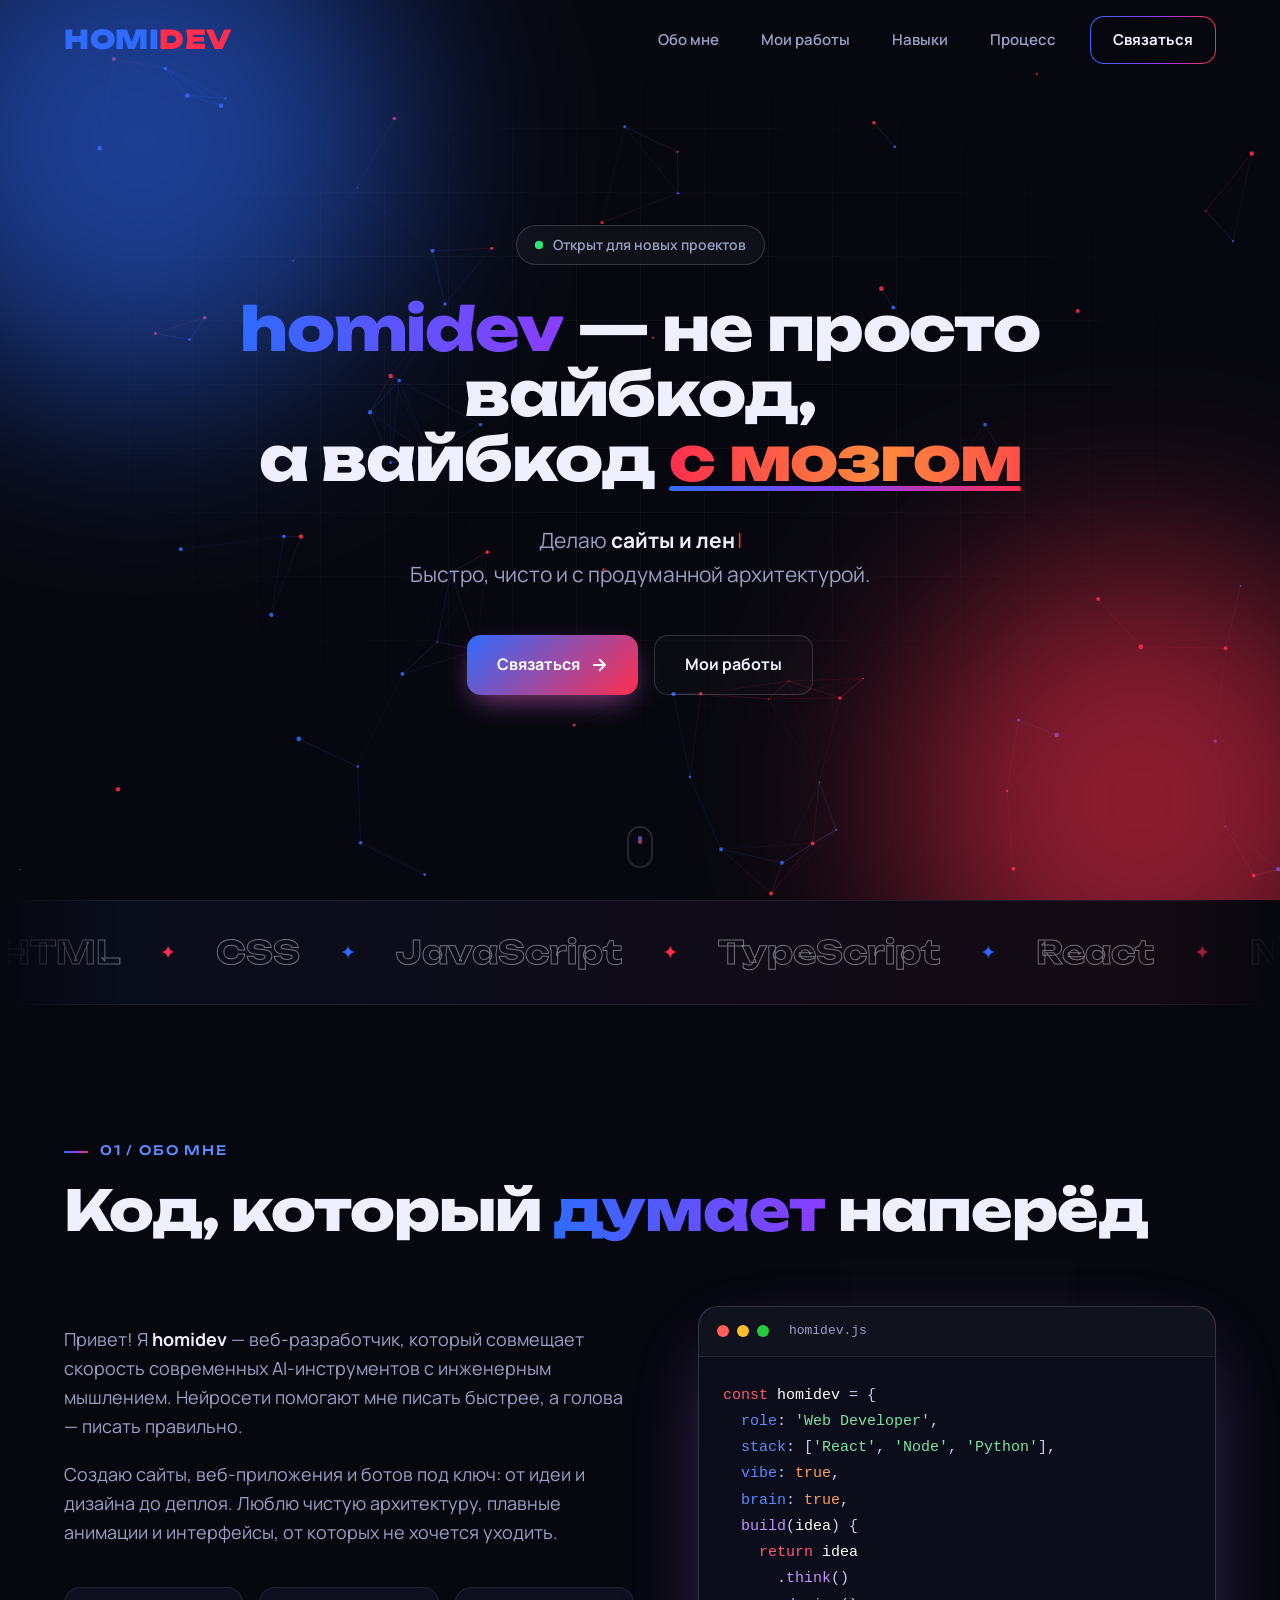
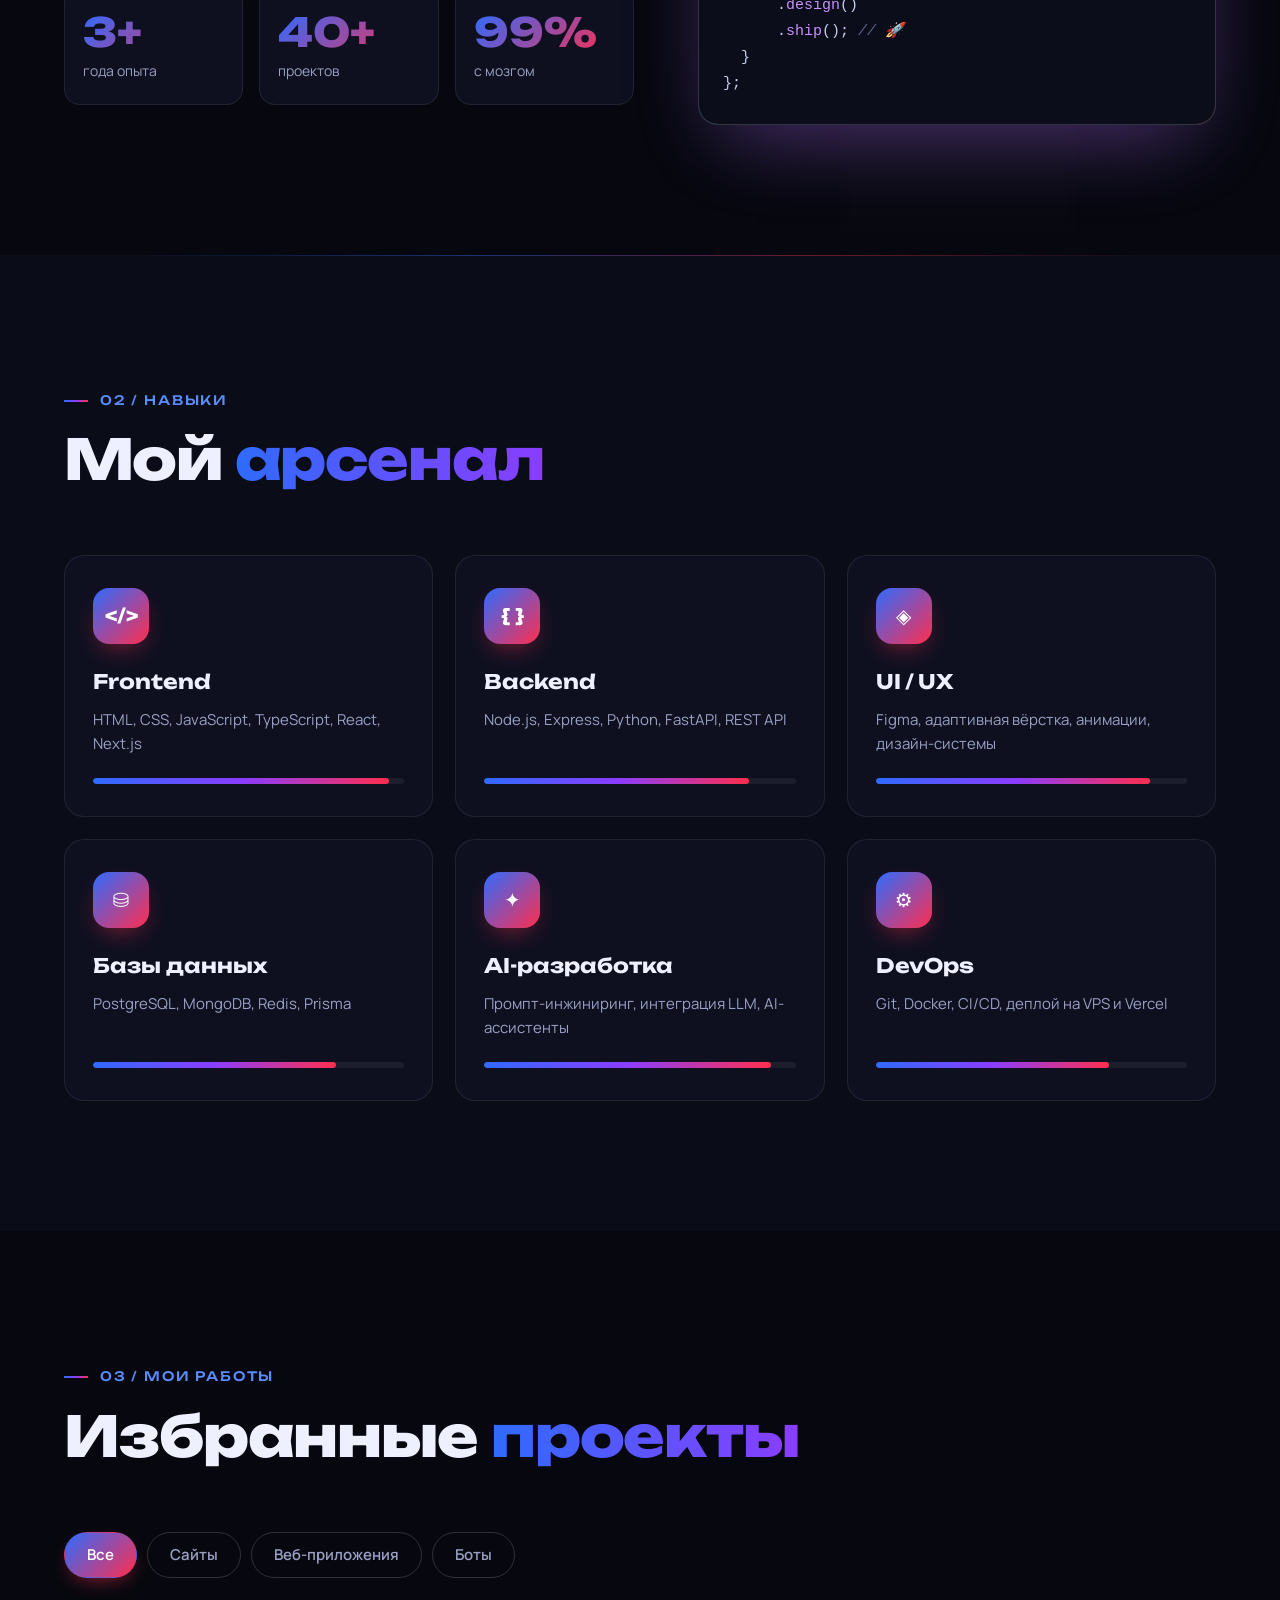
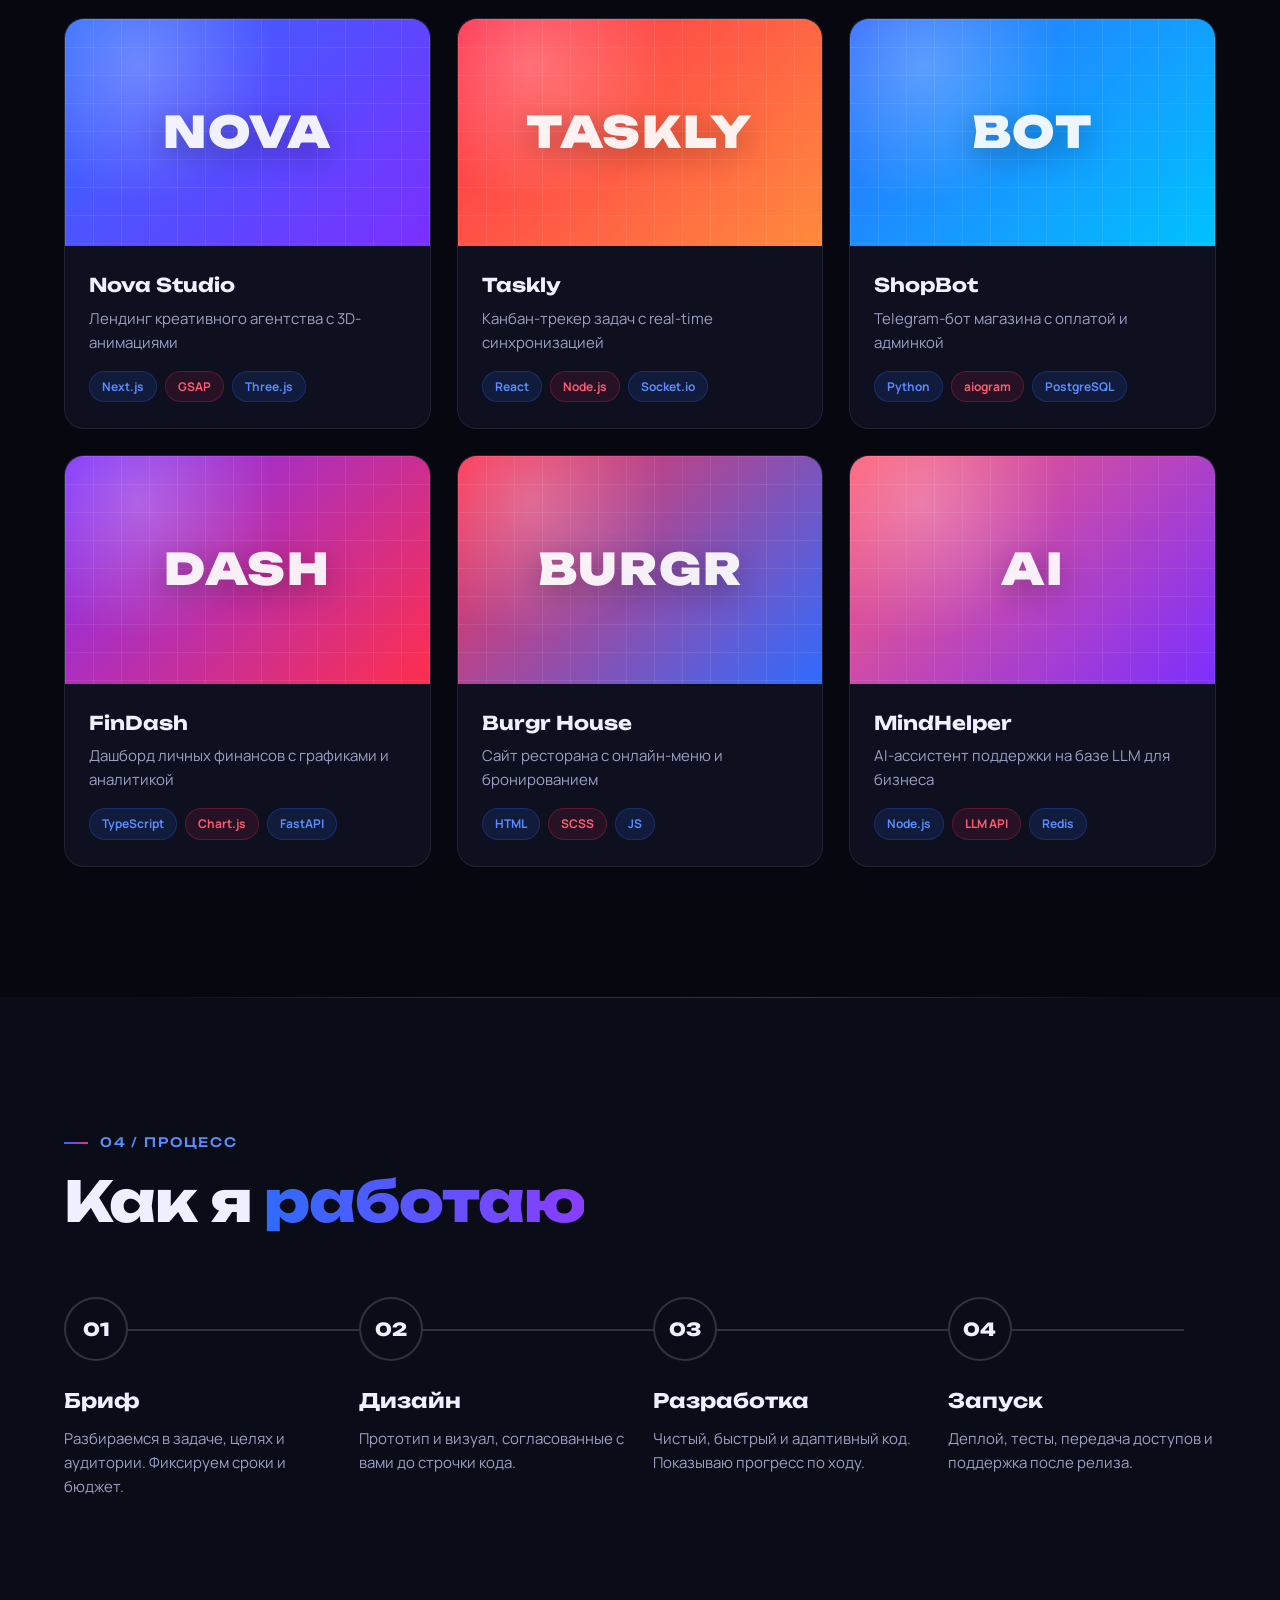
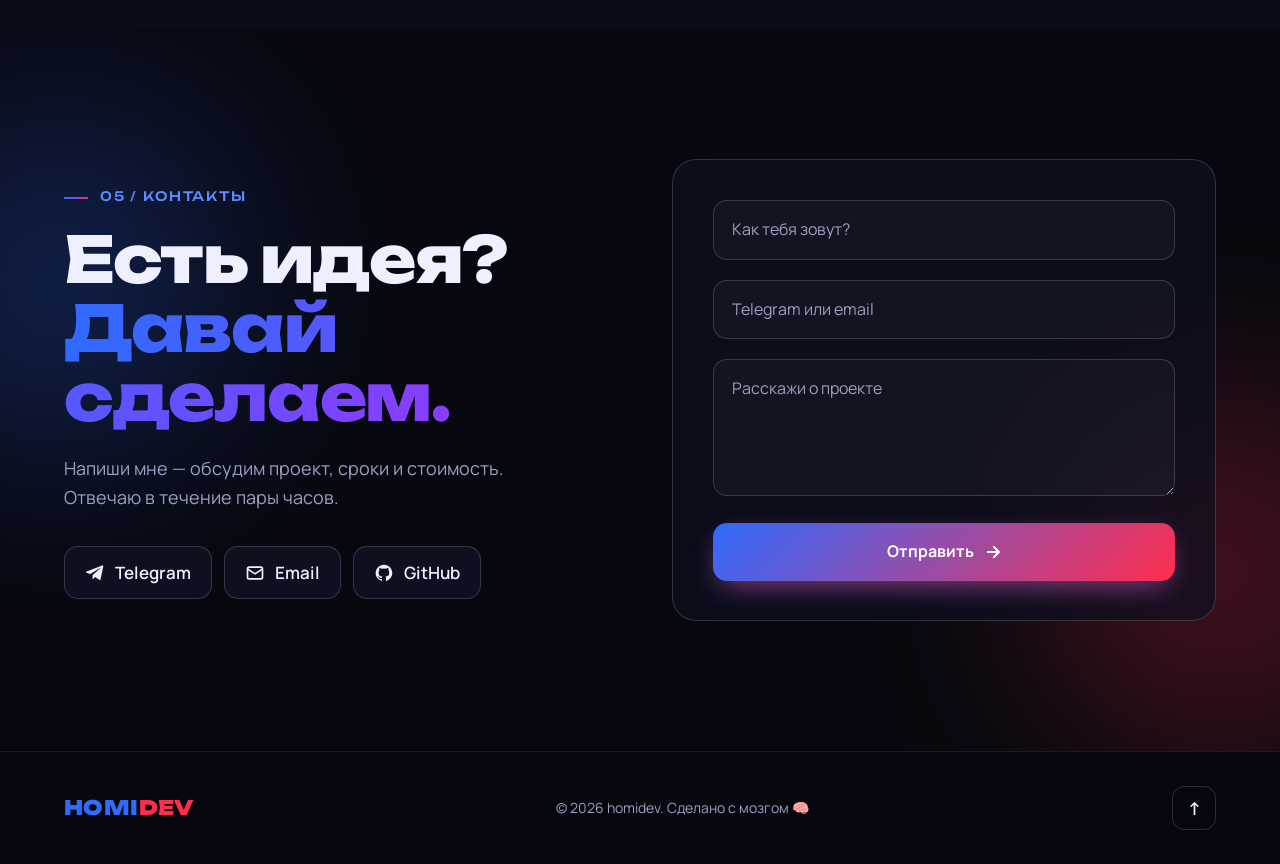
==== index.html @ f4e36fb8 "Add files via upload" ====
<!DOCTYPE html>
<html lang="ru">
<head>
  <meta charset="UTF-8">
  <meta name="viewport" content="width=device-width, initial-scale=1.0">
  <title>HOMIDEV — веб-разработчик</title>
  <meta name="description" content="HOMIDEV — не просто вайбкод, а вайбкод с мозгом. Портфолио веб-разработчика.">
  <link rel="icon" type="image/svg+xml" href="assets/favicon.svg">
  <link rel="preconnect" href="https://fonts.googleapis.com">
  <link rel="preconnect" href="https://fonts.gstatic.com" crossorigin>
  <link href="https://fonts.googleapis.com/css2?family=Manrope:wght@400;500;600;700;800&family=Unbounded:wght@500;700;800;900&display=swap" rel="stylesheet">
  <link rel="stylesheet" href="css/style.css">
</head>
<body>

  <!-- Прогресс скролла -->
  <div class="scroll-progress" id="scrollProgress"></div>

  <!-- Кастомный курсор -->
  <div class="cursor-dot" id="cursorDot"></div>
  <div class="cursor-ring" id="cursorRing"></div>

  <!-- ============ HEADER ============ -->
  <header class="header" id="header">
    <div class="container header__inner">
      <a href="#home" class="logo" aria-label="HOMIDEV — на главную">
        <span class="logo__homi">HOMI</span><span class="logo__dev">DEV</span>
      </a>

      <nav class="nav" id="nav">
        <a href="#about" class="nav__link">Обо мне</a>
        <a href="#works" class="nav__link">Мои работы</a>
        <a href="#skills" class="nav__link">Навыки</a>
        <a href="#process" class="nav__link">Процесс</a>
        <a href="#contact" class="btn btn--outline nav__cta">Связаться</a>
      </nav>

      <button class="burger" id="burger" aria-label="Открыть меню" aria-expanded="false">
        <span></span><span></span><span></span>
      </button>
    </div>
  </header>

  <main>
    <!-- ============ HERO ============ -->
    <section class="hero" id="home">
      <canvas class="hero__canvas" id="particles"></canvas>
      <div class="blob blob--blue"></div>
      <div class="blob blob--red"></div>
      <div class="hero__grid"></div>

      <div class="container hero__content">
        <div class="badge hero__anim" style="--d: 0.1s">
          <span class="badge__dot"></span>
          Открыт для новых проектов
        </div>

        <h1 class="hero__title">
          <span class="word" style="--d: 0.25s"><span class="grad-text">homidev</span></span>
          <span class="word" style="--d: 0.35s">—</span>
          <span class="word" style="--d: 0.45s">не</span>
          <span class="word" style="--d: 0.55s">просто</span>
          <span class="word" style="--d: 0.65s">вайбкод,</span>
          <br class="hero__br">
          <span class="word" style="--d: 0.8s">а</span>
          <span class="word" style="--d: 0.9s">вайбкод</span>
          <span class="word" style="--d: 1.05s"><span class="brain-text">с&nbsp;мозгом</span></span>
        </h1>

        <p class="hero__subtitle hero__anim" style="--d: 1.3s">
          Делаю <span class="typed" id="typed"></span><span class="caret">|</span><br>
          Быстро, чисто и с продуманной архитектурой.
        </p>

        <div class="hero__actions hero__anim" style="--d: 1.5s">
          <a href="#contact" class="btn btn--primary magnetic">
            <span>Связаться</span>
            <svg width="18" height="18" viewBox="0 0 24 24" fill="none" stroke="currentColor" stroke-width="2.5" stroke-linecap="round" stroke-linejoin="round"><path d="M5 12h14M13 5l7 7-7 7"/></svg>
          </a>
          <a href="#works" class="btn btn--ghost magnetic"><span>Мои работы</span></a>
        </div>
      </div>

      <a href="#about" class="scroll-hint" aria-label="Листать вниз">
        <span class="scroll-hint__mouse"><span class="scroll-hint__wheel"></span></span>
      </a>
    </section>

    <!-- ============ MARQUEE ============ -->
    <div class="marquee" aria-hidden="true">
      <div class="marquee__track">
        <span>HTML</span><i>✦</i><span>CSS</span><i>✦</i><span>JavaScript</span><i>✦</i><span>TypeScript</span><i>✦</i><span>React</span><i>✦</i><span>Next.js</span><i>✦</i><span>Node.js</span><i>✦</i><span>Python</span><i>✦</i><span>PostgreSQL</span><i>✦</i><span>Docker</span><i>✦</i><span>Figma</span><i>✦</i>
        <span>HTML</span><i>✦</i><span>CSS</span><i>✦</i><span>JavaScript</span><i>✦</i><span>TypeScript</span><i>✦</i><span>React</span><i>✦</i><span>Next.js</span><i>✦</i><span>Node.js</span><i>✦</i><span>Python</span><i>✦</i><span>PostgreSQL</span><i>✦</i><span>Docker</span><i>✦</i><span>Figma</span><i>✦</i>
      </div>
    </div>

    <!-- ============ ABOUT ============ -->
    <section class="section" id="about">
      <div class="container">
        <div class="section__head reveal">
          <span class="section__tag">01 / Обо мне</span>
          <h2 class="section__title">Код, который <span class="grad-text">думает</span> наперёд</h2>
        </div>

        <div class="about">
          <div class="about__text reveal">
            <!-- ЗАМЕНИ: текст о себе -->
            <p>Привет! Я <strong>homidev</strong> — веб-разработчик, который совмещает скорость современных AI-инструментов с инженерным мышлением. Нейросети помогают мне писать быстрее, а голова — писать правильно.</p>
            <p>Создаю сайты, веб-приложения и ботов под ключ: от идеи и дизайна до деплоя. Люблю чистую архитектуру, плавные анимации и интерфейсы, от которых не хочется уходить.</p>

            <div class="stats">
              <!-- ЗАМЕНИ: свои цифры -->
              <div class="stat">
                <div class="stat__num"><span class="counter" data-target="3">0</span>+</div>
                <div class="stat__label">года опыта</div>
              </div>
              <div class="stat">
                <div class="stat__num"><span class="counter" data-target="40">0</span>+</div>
                <div class="stat__label">проектов</div>
              </div>
              <div class="stat">
                <div class="stat__num"><span class="counter" data-target="100">0</span>%</div>
                <div class="stat__label">с мозгом</div>
              </div>
            </div>
          </div>

          <div class="code-card reveal tilt">
            <div class="code-card__bar">
              <span class="dot dot--r"></span><span class="dot dot--y"></span><span class="dot dot--g"></span>
              <span class="code-card__file">homidev.js</span>
            </div>
<pre class="code-card__body"><code><span class="c-k">const</span> <span class="c-v">homidev</span> = {
  <span class="c-p">role</span>: <span class="c-s">'Web Developer'</span>,
  <span class="c-p">stack</span>: [<span class="c-s">'React'</span>, <span class="c-s">'Node'</span>, <span class="c-s">'Python'</span>],
  <span class="c-p">vibe</span>: <span class="c-b">true</span>,
  <span class="c-p">brain</span>: <span class="c-b">true</span>,
  <span class="c-f">build</span>(<span class="c-v">idea</span>) {
    <span class="c-k">return</span> <span class="c-v">idea</span>
      .<span class="c-f">think</span>()
      .<span class="c-f">design</span>()
      .<span class="c-f">ship</span>(); <span class="c-c">// 🚀</span>
  }
};</code></pre>
          </div>
        </div>
      </div>
    </section>

    <!-- ============ SKILLS ============ -->
    <section class="section section--alt" id="skills">
      <div class="container">
        <div class="section__head reveal">
          <span class="section__tag">02 / Навыки</span>
          <h2 class="section__title">Мой <span class="grad-text">арсенал</span></h2>
        </div>

        <div class="skills">
          <div class="skill reveal tilt" style="--d: 0s">
            <div class="skill__icon">&lt;/&gt;</div>
            <h3>Frontend</h3>
            <p>HTML, CSS, JavaScript, TypeScript, React, Next.js</p>
            <div class="skill__bar"><span style="--w: 95%"></span></div>
          </div>
          <div class="skill reveal tilt" style="--d: 0.1s">
            <div class="skill__icon">{ }</div>
            <h3>Backend</h3>
            <p>Node.js, Express, Python, FastAPI, REST API</p>
            <div class="skill__bar"><span style="--w: 85%"></span></div>
          </div>
          <div class="skill reveal tilt" style="--d: 0.2s">
            <div class="skill__icon">◈</div>
            <h3>UI / UX</h3>
            <p>Figma, адаптивная вёрстка, анимации, дизайн-системы</p>
            <div class="skill__bar"><span style="--w: 88%"></span></div>
          </div>
          <div class="skill reveal tilt" style="--d: 0.3s">
            <div class="skill__icon">⛁</div>
            <h3>Базы данных</h3>
            <p>PostgreSQL, MongoDB, Redis, Prisma</p>
            <div class="skill__bar"><span style="--w: 78%"></span></div>
          </div>
          <div class="skill reveal tilt" style="--d: 0.4s">
            <div class="skill__icon">✦</div>
            <h3>AI-разработка</h3>
            <p>Промпт-инжиниринг, интеграция LLM, AI-ассистенты</p>
            <div class="skill__bar"><span style="--w: 92%"></span></div>
          </div>
          <div class="skill reveal tilt" style="--d: 0.5s">
            <div class="skill__icon">⚙</div>
            <h3>DevOps</h3>
            <p>Git, Docker, CI/CD, деплой на VPS и Vercel</p>
            <div class="skill__bar"><span style="--w: 75%"></span></div>
          </div>
        </div>
      </div>
    </section>

    <!-- ============ WORKS ============ -->
    <section class="section" id="works">
      <div class="container">
        <div class="section__head reveal">
          <span class="section__tag">03 / Мои работы</span>
          <h2 class="section__title">Избранные <span class="grad-text">проекты</span></h2>
        </div>

        <div class="filters reveal">
          <button class="filter active" data-filter="all">Все</button>
          <button class="filter" data-filter="web">Сайты</button>
          <button class="filter" data-filter="app">Веб-приложения</button>
          <button class="filter" data-filter="bot">Боты</button>
        </div>

        <!-- ЗАМЕНИ: свои проекты, ссылки на демо и код -->
        <div class="works">
          <article class="work reveal tilt" data-cat="web">
            <div class="work__preview" style="--a: #2f6bff; --b: #7b2fff">
              <span class="work__glyph">NOVA</span>
              <div class="work__overlay">
                <a href="#" class="btn btn--small btn--primary">Демо</a>
                <a href="#" class="btn btn--small btn--ghost">Код</a>
              </div>
            </div>
            <div class="work__info">
              <h3>Nova Studio</h3>
              <p>Лендинг креативного агентства с 3D-анимациями</p>
              <div class="tags"><span>Next.js</span><span>GSAP</span><span>Three.js</span></div>
            </div>
          </article>

          <article class="work reveal tilt" data-cat="app">
            <div class="work__preview" style="--a: #ff2e4d; --b: #ff8a3d">
              <span class="work__glyph">TASKLY</span>
              <div class="work__overlay">
                <a href="#" class="btn btn--small btn--primary">Демо</a>
                <a href="#" class="btn btn--small btn--ghost">Код</a>
              </div>
            </div>
            <div class="work__info">
              <h3>Taskly</h3>
              <p>Канбан-трекер задач с real-time синхронизацией</p>
              <div class="tags"><span>React</span><span>Node.js</span><span>Socket.io</span></div>
            </div>
          </article>

          <article class="work reveal tilt" data-cat="bot">
            <div class="work__preview" style="--a: #2f6bff; --b: #00c2ff">
              <span class="work__glyph">BOT</span>
              <div class="work__overlay">
                <a href="#" class="btn btn--small btn--primary">Демо</a>
                <a href="#" class="btn btn--small btn--ghost">Код</a>
              </div>
            </div>
            <div class="work__info">
              <h3>ShopBot</h3>
              <p>Telegram-бот магазина с оплатой и админкой</p>
              <div class="tags"><span>Python</span><span>aiogram</span><span>PostgreSQL</span></div>
            </div>
          </article>

          <article class="work reveal tilt" data-cat="app">
            <div class="work__preview" style="--a: #7b2fff; --b: #ff2e4d">
              <span class="work__glyph">DASH</span>
              <div class="work__overlay">
                <a href="#" class="btn btn--small btn--primary">Демо</a>
                <a href="#" class="btn btn--small btn--ghost">Код</a>
              </div>
            </div>
            <div class="work__info">
              <h3>FinDash</h3>
              <p>Дашборд личных финансов с графиками и аналитикой</p>
              <div class="tags"><span>TypeScript</span><span>Chart.js</span><span>FastAPI</span></div>
            </div>
          </article>

          <article class="work reveal tilt" data-cat="web">
            <div class="work__preview" style="--a: #ff2e4d; --b: #2f6bff">
              <span class="work__glyph">BURGR</span>
              <div class="work__overlay">
                <a href="#" class="btn btn--small btn--primary">Демо</a>
                <a href="#" class="btn btn--small btn--ghost">Код</a>
              </div>
            </div>
            <div class="work__info">
              <h3>Burgr House</h3>
              <p>Сайт ресторана с онлайн-меню и бронированием</p>
              <div class="tags"><span>HTML</span><span>SCSS</span><span>JS</span></div>
            </div>
          </article>

          <article class="work reveal tilt" data-cat="bot">
            <div class="work__preview" style="--a: #ff5c73; --b: #7b2fff">
              <span class="work__glyph">AI</span>
              <div class="work__overlay">
                <a href="#" class="btn btn--small btn--primary">Демо</a>
                <a href="#" class="btn btn--small btn--ghost">Код</a>
              </div>
            </div>
            <div class="work__info">
              <h3>MindHelper</h3>
              <p>AI-ассистент поддержки на базе LLM для бизнеса</p>
              <div class="tags"><span>Node.js</span><span>LLM API</span><span>Redis</span></div>
            </div>
          </article>
        </div>
      </div>
    </section>

    <!-- ============ PROCESS ============ -->
    <section class="section section--alt" id="process">
      <div class="container">
        <div class="section__head reveal">
          <span class="section__tag">04 / Процесс</span>
          <h2 class="section__title">Как я <span class="grad-text">работаю</span></h2>
        </div>

        <div class="timeline" id="timeline">
          <div class="timeline__line"><span id="timelineFill"></span></div>
          <div class="step reveal">
            <div class="step__num">01</div>
            <h3>Бриф</h3>
            <p>Разбираемся в задаче, целях и аудитории. Фиксируем сроки и бюджет.</p>
          </div>
          <div class="step reveal">
            <div class="step__num">02</div>
            <h3>Дизайн</h3>
            <p>Прототип и визуал, согласованные с вами до строчки кода.</p>
          </div>
          <div class="step reveal">
            <div class="step__num">03</div>
            <h3>Разработка</h3>
            <p>Чистый, быстрый и адаптивный код. Показываю прогресс по ходу.</p>
          </div>
          <div class="step reveal">
            <div class="step__num">04</div>
            <h3>Запуск</h3>
            <p>Деплой, тесты, передача доступов и поддержка после релиза.</p>
          </div>
        </div>
      </div>
    </section>

    <!-- ============ CONTACT ============ -->
    <section class="section contact" id="contact">
      <div class="blob blob--blue blob--small"></div>
      <div class="blob blob--red blob--small"></div>
      <div class="container">
        <div class="contact__grid">
          <div class="reveal">
            <span class="section__tag">05 / Контакты</span>
            <h2 class="contact__title">Есть идея?<br><span class="grad-text">Давай сделаем.</span></h2>
            <p class="contact__text">Напиши мне — обсудим проект, сроки и стоимость. Отвечаю в течение пары часов.</p>

            <!-- ЗАМЕНИ: свои ссылки -->
            <div class="socials">
              <a href="https://t.me/homidev" target="_blank" rel="noopener" class="social">
                <svg viewBox="0 0 24 24" width="20" height="20" fill="currentColor"><path d="M21.9 4.3 18.7 19.4c-.2 1-.9 1.3-1.7.8l-4.8-3.5-2.3 2.2c-.3.3-.5.5-1 .5l.3-4.9 8.9-8c.4-.3-.1-.5-.6-.2L6.5 13.2l-4.7-1.5c-1-.3-1-1 .2-1.5L20.5 3c.9-.3 1.6.2 1.4 1.3Z"/></svg>
                Telegram
              </a>
              <a href="mailto:hello@homidev.ru" class="social">
                <svg viewBox="0 0 24 24" width="20" height="20" fill="none" stroke="currentColor" stroke-width="2"><rect x="3" y="5" width="18" height="14" rx="2"/><path d="m3 7 9 6 9-6"/></svg>
                Email
              </a>
              <a href="https://github.com/homidev" target="_blank" rel="noopener" class="social">
                <svg viewBox="0 0 24 24" width="20" height="20" fill="currentColor"><path d="M12 2a10 10 0 0 0-3.2 19.5c.5.1.7-.2.7-.5v-1.7c-2.8.6-3.4-1.3-3.4-1.3-.4-1.2-1.1-1.5-1.1-1.5-.9-.6.1-.6.1-.6 1 .1 1.5 1 1.5 1 .9 1.5 2.3 1.1 2.9.8.1-.6.3-1.1.6-1.3-2.2-.3-4.6-1.1-4.6-5 0-1.1.4-2 1-2.7-.1-.3-.4-1.3.1-2.7 0 0 .8-.3 2.8 1a9.6 9.6 0 0 1 5 0c1.9-1.3 2.8-1 2.8-1 .5 1.4.2 2.4.1 2.7.6.7 1 1.6 1 2.7 0 3.9-2.3 4.7-4.6 5 .4.3.7.9.7 1.9V21c0 .3.2.6.7.5A10 10 0 0 0 12 2Z"/></svg>
                GitHub
              </a>
            </div>
          </div>

          <form class="form reveal" id="contactForm">
            <div class="field">
              <input type="text" id="name" name="name" placeholder=" " required>
              <label for="name">Как тебя зовут?</label>
            </div>
            <div class="field">
              <input type="text" id="contactInfo" name="contact" placeholder=" " required>
              <label for="contactInfo">Telegram или email</label>
            </div>
            <div class="field">
              <textarea id="message" name="message" rows="4" placeholder=" " required></textarea>
              <label for="message">Расскажи о проекте</label>
            </div>
            <button type="submit" class="btn btn--primary btn--full magnetic">
              <span>Отправить</span>
              <svg width="18" height="18" viewBox="0 0 24 24" fill="none" stroke="currentColor" stroke-width="2.5" stroke-linecap="round" stroke-linejoin="round"><path d="M5 12h14M13 5l7 7-7 7"/></svg>
            </button>
          </form>
        </div>
      </div>
    </section>
  </main>

  <!-- ============ FOOTER ============ -->
  <footer class="footer">
    <div class="container footer__inner">
      <a href="#home" class="logo logo--small"><span class="logo__homi">HOMI</span><span class="logo__dev">DEV</span></a>
      <p>© 2026 homidev. Сделано с мозгом 🧠</p>
      <a href="#home" class="to-top" aria-label="Наверх">↑</a>
    </div>
  </footer>

  <script src="js/main.js"></script>
</body>
</html>
---- css/style.css ----
/* =========================================================
   HOMIDEV — портфолио
   ========================================================= */

:root {
  --bg: #07080f;
  --bg-alt: #0a0c17;
  --card: #0e1020;
  --card-hover: #13162b;
  --border: rgba(255, 255, 255, 0.08);
  --border-strong: rgba(255, 255, 255, 0.16);

  --text: #eef0ff;
  --muted: #9aa0c3;

  --blue: #2f6bff;
  --blue-light: #5b8cff;
  --red: #ff2e4d;
  --red-light: #ff5c73;

  --grad: linear-gradient(90deg, var(--blue) 0%, #8a3dff 50%, var(--red) 100%);
  --grad-diag: linear-gradient(135deg, var(--blue) 0%, var(--red) 100%);

  --font-head: 'Unbounded', system-ui, sans-serif;
  --font-body: 'Manrope', system-ui, sans-serif;

  --radius: 20px;
  --ease: cubic-bezier(0.22, 1, 0.36, 1);
  --header-h: 80px;
}

*, *::before, *::after { box-sizing: border-box; margin: 0; padding: 0; }

html { scroll-behavior: smooth; scroll-padding-top: var(--header-h); }

body {
  background: var(--bg);
  color: var(--text);
  font-family: var(--font-body);
  font-size: 17px;
  line-height: 1.6;
  overflow-x: hidden;
  -webkit-font-smoothing: antialiased;
}

a { color: inherit; text-decoration: none; }
button { font: inherit; color: inherit; background: none; border: none; cursor: pointer; }
img, svg { display: block; }

::selection { background: var(--red); color: #fff; }

::-webkit-scrollbar { width: 10px; }
::-webkit-scrollbar-track { background: var(--bg); }
::-webkit-scrollbar-thumb { background: linear-gradient(var(--blue), var(--red)); border-radius: 10px; border: 2px solid var(--bg); }

.container { width: 100%; max-width: 1200px; margin: 0 auto; padding: 0 24px; }

.grad-text {
  background: var(--grad);
  background-size: 200% auto;
  -webkit-background-clip: text;
  background-clip: text;
  color: transparent;
  animation: gradShift 6s linear infinite;
}

@keyframes gradShift {
  0% { background-position: 0% center; }
  100% { background-position: 200% center; }
}

/* ---------- Scroll progress ---------- */
.scroll-progress {
  position: fixed; top: 0; left: 0; height: 3px; width: 100%;
  background: var(--grad);
  transform-origin: left; transform: scaleX(0);
  z-index: 1001;
  box-shadow: 0 0 12px rgba(255, 46, 77, 0.6);
}

/* ---------- Cursor ---------- */
.cursor-dot, .cursor-ring {
  position: fixed; top: 0; left: 0; pointer-events: none; z-index: 2000;
  border-radius: 50%; transform: translate(-50%, -50%);
  opacity: 0; transition: opacity 0.3s;
}
.cursor-dot { width: 6px; height: 6px; background: var(--red); }
.cursor-ring {
  width: 36px; height: 36px; border: 1.5px solid var(--blue-light);
  transition: width 0.3s var(--ease), height 0.3s var(--ease), border-color 0.3s, background 0.3s, opacity 0.3s;
}
.cursor-ring.hover {
  width: 64px; height: 64px; border-color: var(--red);
  background: rgba(255, 46, 77, 0.08);
}
body.has-cursor .cursor-dot, body.has-cursor .cursor-ring { opacity: 1; }

/* ---------- Header ---------- */
.header {
  position: fixed; top: 0; left: 0; right: 0; z-index: 1000;
  height: var(--header-h);
  transition: background 0.4s, backdrop-filter 0.4s, border-color 0.4s, height 0.4s;
  border-bottom: 1px solid transparent;
  animation: headerIn 1s var(--ease) backwards;
}
@keyframes headerIn { from { transform: translateY(-100%); opacity: 0; } }

.header.scrolled {
  height: 68px;
  background: rgba(7, 8, 15, 0.72);
  backdrop-filter: blur(16px) saturate(160%);
  -webkit-backdrop-filter: blur(16px) saturate(160%);
  border-color: var(--border);
}
.header__inner { height: 100%; display: flex; align-items: center; justify-content: space-between; }

.logo {
  font-family: var(--font-head); font-weight: 900; font-size: 26px;
  letter-spacing: 0.02em; position: relative; display: inline-flex;
}
.logo__homi { color: var(--blue); transition: text-shadow 0.3s; }
.logo__dev { color: var(--red); transition: text-shadow 0.3s; }
.logo:hover .logo__homi { animation: glitchL 0.5s steps(2) 1; text-shadow: 0 0 18px rgba(47, 107, 255, 0.8); }
.logo:hover .logo__dev { animation: glitchR 0.5s steps(2) 1; text-shadow: 0 0 18px rgba(255, 46, 77, 0.8); }
.logo--small { font-size: 20px; }

@keyframes glitchL {
  0% { transform: translate(0); }
  25% { transform: translate(-3px, 1px); text-shadow: 3px 0 var(--red); }
  50% { transform: translate(2px, -1px); }
  75% { transform: translate(-1px, 0); text-shadow: -2px 0 var(--red); }
  100% { transform: translate(0); }
}
@keyframes glitchR {
  0% { transform: translate(0); }
  25% { transform: translate(3px, -1px); text-shadow: -3px 0 var(--blue); }
  50% { transform: translate(-2px, 1px); }
  75% { transform: translate(1px, 0); text-shadow: 2px 0 var(--blue); }
  100% { transform: translate(0); }
}

.nav { display: flex; align-items: center; gap: 6px; }

.nav__link {
  position: relative; padding: 10px 18px; border-radius: 12px;
  font-weight: 600; font-size: 15px; color: var(--muted);
  overflow: hidden; isolation: isolate;
  transition: color 0.3s;
}
.nav__link::before {
  content: ''; position: absolute; inset: 0; z-index: -1;
  background: linear-gradient(135deg, rgba(47, 107, 255, 0.18), rgba(255, 46, 77, 0.18));
  border-radius: inherit;
  transform: translateY(101%);
  transition: transform 0.4s var(--ease);
}
.nav__link::after {
  content: ''; position: absolute; left: 50%; bottom: 5px;
  width: 0; height: 2px; border-radius: 2px;
  background: var(--grad);
  transform: translateX(-50%);
  transition: width 0.4s var(--ease);
}
.nav__link:hover, .nav__link.active { color: var(--text); }
.nav__link:hover::before { transform: translateY(0); }
.nav__link:hover::after, .nav__link.active::after { width: 40%; }

.nav__cta { margin-left: 10px; }

/* ---------- Buttons ---------- */
.btn {
  position: relative; display: inline-flex; align-items: center; justify-content: center; gap: 10px;
  padding: 16px 30px; border-radius: 14px;
  font-family: var(--font-body); font-weight: 700; font-size: 16px;
  transition: transform 0.3s var(--ease), box-shadow 0.4s, background 0.4s, color 0.3s;
  overflow: hidden; isolation: isolate; will-change: transform;
}
.btn > * { position: relative; z-index: 1; pointer-events: none; }

.btn--primary {
  background: var(--grad-diag); color: #fff;
  box-shadow: 0 10px 30px -10px rgba(255, 46, 77, 0.6), 0 10px 30px -10px rgba(47, 107, 255, 0.6);
}
.btn--primary::before {
  content: ''; position: absolute; inset: 0; z-index: 0;
  background: linear-gradient(135deg, var(--red) 0%, var(--blue) 100%);
  opacity: 0; transition: opacity 0.4s;
}
.btn--primary::after {
  content: ''; position: absolute; top: 0; left: -75%; width: 50%; height: 100%; z-index: 0;
  background: linear-gradient(120deg, transparent, rgba(255, 255, 255, 0.35), transparent);
  transform: skewX(-20deg);
}
.btn--primary:hover::before { opacity: 1; }
.btn--primary:hover::after { animation: shine 0.8s var(--ease); }
.btn--primary:hover {
  box-shadow: 0 16px 40px -8px rgba(255, 46, 77, 0.7), 0 16px 40px -8px rgba(47, 107, 255, 0.7);
}
.btn--primary:hover svg { transform: translateX(4px); }
.btn svg { transition: transform 0.3s var(--ease); }

@keyframes shine { to { left: 130%; } }

.btn--ghost {
  border: 1.5px solid var(--border-strong); color: var(--text);
  background: rgba(255, 255, 255, 0.02);
}
.btn--ghost::before {
  content: ''; position: absolute; inset: 0; z-index: 0;
  background: var(--grad-diag);
  transform: scaleX(0); transform-origin: right;
  transition: transform 0.5s var(--ease);
}
.btn--ghost:hover { border-color: transparent; }
.btn--ghost:hover::before { transform: scaleX(1); transform-origin: left; }

.btn--outline {
  padding: 11px 22px; font-size: 15px; color: var(--text);
  background:
    linear-gradient(var(--bg), var(--bg)) padding-box,
    var(--grad) border-box;
  border: 1.5px solid transparent;
}
.header.scrolled .btn--outline {
  background:
    linear-gradient(#0b0d18, #0b0d18) padding-box,
    var(--grad) border-box;
}
.btn--outline:hover {
  background: var(--grad-diag) padding-box, var(--grad) border-box;
  box-shadow: 0 8px 26px -6px rgba(255, 46, 77, 0.55);
}
.header.scrolled .btn--outline:hover { background: var(--grad-diag) padding-box, var(--grad) border-box; }

.btn--small { padding: 10px 20px; font-size: 14px; border-radius: 10px; }
.btn--full { width: 100%; }

/* ---------- Burger ---------- */
.burger { display: none; width: 44px; height: 44px; position: relative; z-index: 1002; }
.burger span {
  position: absolute; left: 10px; width: 24px; height: 2px; border-radius: 2px;
  background: var(--text); transition: transform 0.4s var(--ease), opacity 0.3s, top 0.4s var(--ease);
}
.burger span:nth-child(1) { top: 14px; background: var(--blue-light); }
.burger span:nth-child(2) { top: 21px; }
.burger span:nth-child(3) { top: 28px; background: var(--red-light); }
.burger.open span:nth-child(1) { top: 21px; transform: rotate(45deg); }
.burger.open span:nth-child(2) { opacity: 0; transform: translateX(-10px); }
.burger.open span:nth-child(3) { top: 21px; transform: rotate(-45deg); }

/* ---------- Hero ---------- */
.hero {
  position: relative; min-height: 100vh; min-height: 100svh;
  display: flex; align-items: center;
  padding: calc(var(--header-h) + 40px) 0 100px;
  overflow: hidden;
}
.hero__canvas { position: absolute; inset: 0; width: 100%; height: 100%; z-index: 0; }

.hero__grid {
  position: absolute; inset: 0; z-index: 0; pointer-events: none;
  background-image:
    linear-gradient(rgba(255, 255, 255, 0.035) 1px, transparent 1px),
    linear-gradient(90deg, rgba(255, 255, 255, 0.035) 1px, transparent 1px);
  background-size: 64px 64px;
  mask-image: radial-gradient(ellipse 70% 60% at 50% 45%, #000 20%, transparent 75%);
  -webkit-mask-image: radial-gradient(ellipse 70% 60% at 50% 45%, #000 20%, transparent 75%);
}

.blob {
  position: absolute; border-radius: 50%; filter: blur(100px);
  pointer-events: none; z-index: 0; opacity: 0.55;
}
.blob--blue {
  width: 520px; height: 520px; background: var(--blue);
  top: -120px; left: -120px; animation: blobA 18s ease-in-out infinite;
}
.blob--red {
  width: 480px; height: 480px; background: var(--red);
  bottom: -140px; right: -100px; animation: blobB 20s ease-in-out infinite;
}
.blob--small { width: 360px; height: 360px; opacity: 0.25; }

@keyframes blobA {
  0%, 100% { transform: translate(0, 0) scale(1); }
  33% { transform: translate(180px, 120px) scale(1.15); }
  66% { transform: translate(60px, 240px) scale(0.9); }
}
@keyframes blobB {
  0%, 100% { transform: translate(0, 0) scale(1); }
  33% { transform: translate(-200px, -100px) scale(1.1); }
  66% { transform: translate(-80px, -220px) scale(0.95); }
}

.hero__content { position: relative; z-index: 2; text-align: center; }

.badge {
  display: inline-flex; align-items: center; gap: 10px;
  padding: 8px 18px; border-radius: 100px;
  background: rgba(255, 255, 255, 0.04);
  border: 1px solid var(--border-strong);
  backdrop-filter: blur(8px);
  font-size: 14px; font-weight: 600; color: var(--muted);
  margin-bottom: 32px;
}
.badge__dot {
  width: 8px; height: 8px; border-radius: 50%; background: #2ee57a; position: relative;
}
.badge__dot::after {
  content: ''; position: absolute; inset: 0; border-radius: 50%;
  background: #2ee57a; animation: ping 1.8s cubic-bezier(0, 0, 0.2, 1) infinite;
}
@keyframes ping { 75%, 100% { transform: scale(2.8); opacity: 0; } }

.hero__title {
  font-family: var(--font-head); font-weight: 800;
  font-size: clamp(30px, 4.7vw, 68px);
  line-height: 1.08; letter-spacing: -0.02em;
  margin-bottom: 32px;
}
.hero__title .word {
  display: inline-block;
  opacity: 0; transform: translateY(60%) rotateX(-60deg);
  filter: blur(10px);
  animation: wordIn 1s var(--ease) forwards;
  animation-delay: var(--d);
  transform-origin: 50% 100%;
}
@keyframes wordIn {
  to { opacity: 1; transform: translateY(0) rotateX(0); filter: blur(0); }
}

.brain-text {
  position: relative; display: inline-block;
  background: linear-gradient(90deg, var(--red), #ff8a3d, var(--red), #8a3dff, var(--blue), var(--red));
  background-size: 300% auto;
  -webkit-background-clip: text; background-clip: text; color: transparent;
  animation: gradShift 5s linear infinite;
}
.brain-text::after {
  content: ''; position: absolute; left: 0; right: 0; bottom: 0.02em; height: 0.08em;
  background: var(--grad); border-radius: 4px;
  transform: scaleX(0); transform-origin: left;
  animation: underline 1s var(--ease) 1.8s forwards;
}
@keyframes underline { to { transform: scaleX(1); } }

.hero__anim {
  opacity: 0; transform: translateY(24px);
  animation: fadeUp 1s var(--ease) forwards; animation-delay: var(--d);
}
@keyframes fadeUp { to { opacity: 1; transform: translateY(0); } }

.hero__subtitle { font-size: clamp(17px, 2vw, 21px); color: var(--muted); margin-bottom: 44px; }
.typed { color: var(--text); font-weight: 700; }
.caret { color: var(--red); font-weight: 400; animation: blink 1s steps(1) infinite; margin-left: 2px; }
@keyframes blink { 50% { opacity: 0; } }

.hero__actions { display: flex; justify-content: center; gap: 16px; flex-wrap: wrap; }

.scroll-hint {
  position: absolute; bottom: 32px; left: 50%; transform: translateX(-50%); z-index: 2;
  opacity: 0; animation: fadeIn 1s 2s forwards;
}
@keyframes fadeIn { to { opacity: 0.8; } }
.scroll-hint__mouse {
  display: block; width: 26px; height: 42px; border-radius: 14px;
  border: 2px solid var(--border-strong); position: relative;
}
.scroll-hint__wheel {
  position: absolute; top: 8px; left: 50%; width: 4px; height: 8px; margin-left: -2px;
  border-radius: 2px; background: var(--grad-diag);
  animation: wheel 1.8s ease-in-out infinite;
}
@keyframes wheel {
  0% { opacity: 0; transform: translateY(0); }
  30% { opacity: 1; }
  100% { opacity: 0; transform: translateY(14px); }
}

/* ---------- Marquee ---------- */
.marquee {
  position: relative; overflow: hidden; padding: 26px 0;
  border-block: 1px solid var(--border);
  background: linear-gradient(90deg, rgba(47, 107, 255, 0.06), rgba(255, 46, 77, 0.06));
  mask-image: linear-gradient(90deg, transparent, #000 10%, #000 90%, transparent);
  -webkit-mask-image: linear-gradient(90deg, transparent, #000 10%, #000 90%, transparent);
}
.marquee__track {
  display: flex; align-items: center; gap: 40px; width: max-content;
  animation: marquee 35s linear infinite;
  font-family: var(--font-head); font-weight: 700; font-size: clamp(20px, 2.6vw, 32px);
  white-space: nowrap;
}
.marquee__track span { color: transparent; -webkit-text-stroke: 1px rgba(238, 240, 255, 0.45); transition: color 0.3s, -webkit-text-stroke-color 0.3s; }
.marquee__track span:hover { color: var(--text); -webkit-text-stroke-color: transparent; }
.marquee__track i { font-style: normal; font-size: 0.6em; color: var(--red); }
.marquee__track i:nth-of-type(even) { color: var(--blue); }
.marquee:hover .marquee__track { animation-play-state: paused; }
@keyframes marquee { to { transform: translateX(calc(-50% - 20px)); } }

/* ---------- Sections ---------- */
.section { position: relative; padding: 130px 0; }
.section--alt { background: var(--bg-alt); }
.section--alt::before {
  content: ''; position: absolute; top: 0; left: 10%; right: 10%; height: 1px;
  background: linear-gradient(90deg, transparent, var(--blue), var(--red), transparent);
  opacity: 0.4;
}

.section__head { margin-bottom: 64px; }
.section__tag {
  display: inline-block; font-family: var(--font-head); font-weight: 500; font-size: 13px;
  letter-spacing: 0.14em; text-transform: uppercase; color: var(--blue-light);
  padding-left: 36px; position: relative; margin-bottom: 18px;
}
.section__tag::before {
  content: ''; position: absolute; left: 0; top: 50%; width: 24px; height: 2px;
  background: var(--grad);
}
.section__title {
  font-family: var(--font-head); font-weight: 800;
  font-size: clamp(30px, 4.6vw, 56px); line-height: 1.12; letter-spacing: -0.02em;
}

/* ---------- Reveal ---------- */
.reveal {
  opacity: 0; transform: translateY(50px); filter: blur(8px);
  transition: opacity 1s var(--ease), transform 1s var(--ease), filter 1s var(--ease);
  transition-delay: var(--d, 0s);
}
.reveal.visible { opacity: 1; transform: none; filter: none; }

/* ---------- About ---------- */
.about { display: grid; grid-template-columns: 1.1fr 1fr; gap: 64px; align-items: center; }
.about__text p { color: var(--muted); font-size: 18px; margin-bottom: 20px; }
.about__text strong { color: var(--text); }

.stats { display: grid; grid-template-columns: repeat(3, 1fr); gap: 16px; margin-top: 40px; }
.stat {
  padding: 22px 18px; border-radius: 16px; background: var(--card); border: 1px solid var(--border);
  transition: border-color 0.3s, transform 0.3s var(--ease);
}
.stat:hover { border-color: rgba(255, 46, 77, 0.4); transform: translateY(-4px); }
.stat__num {
  font-family: var(--font-head); font-weight: 800; font-size: clamp(28px, 3.4vw, 40px);
  background: var(--grad-diag); -webkit-background-clip: text; background-clip: text; color: transparent;
  line-height: 1.1;
}
.stat__label { color: var(--muted); font-size: 14px; margin-top: 6px; }

.code-card {
  border-radius: var(--radius); background: #0b0d1a;
  border: 1px solid var(--border-strong);
  box-shadow: 0 30px 80px -20px rgba(47, 107, 255, 0.35), 0 30px 80px -30px rgba(255, 46, 77, 0.35);
  overflow: hidden; position: relative;
}
.code-card::before {
  content: ''; position: absolute; inset: -1px; border-radius: inherit; padding: 1px;
  background: var(--grad);
  -webkit-mask: linear-gradient(#000 0 0) content-box, linear-gradient(#000 0 0);
  -webkit-mask-composite: xor; mask-composite: exclude;
  opacity: 0.6; pointer-events: none;
}
.code-card__bar {
  display: flex; align-items: center; gap: 8px; padding: 14px 18px;
  border-bottom: 1px solid var(--border); background: rgba(255, 255, 255, 0.02);
}
.dot { width: 12px; height: 12px; border-radius: 50%; }
.dot--r { background: #ff5f57; } .dot--y { background: #febc2e; } .dot--g { background: #28c840; }
.code-card__file { margin-left: 12px; font-size: 13px; color: var(--muted); font-family: ui-monospace, Consolas, monospace; }
.code-card__body {
  padding: 26px 24px; font-family: ui-monospace, 'JetBrains Mono', Consolas, monospace;
  font-size: 15px; line-height: 1.75; overflow-x: auto; color: #c8cdf0;
}
.c-k { color: var(--red-light); } .c-v { color: #fff; } .c-p { color: var(--blue-light); }
.c-s { color: #7ee2a8; } .c-b { color: #ff9f5c; } .c-f { color: #c792ff; } .c-c { color: #5c6390; font-style: italic; }

/* ---------- Skills ---------- */
.skills { display: grid; grid-template-columns: repeat(3, 1fr); gap: 22px; }
.skill {
  position: relative; padding: 32px 28px; border-radius: var(--radius);
  background: var(--card); border: 1px solid var(--border);
  overflow: hidden;
  transition: border-color 0.4s, background 0.4s, opacity 1s var(--ease), transform 1s var(--ease), filter 1s var(--ease);
}
.skill::before {
  content: ''; position: absolute; inset: 0; pointer-events: none;
  background: radial-gradient(400px circle at var(--mx, 50%) var(--my, 0%), rgba(47, 107, 255, 0.16), transparent 45%);
  opacity: 0; transition: opacity 0.4s;
}
.skill:hover { border-color: rgba(91, 140, 255, 0.35); background: var(--card-hover); }
.skill:hover::before { opacity: 1; }
.skill__icon {
  width: 56px; height: 56px; border-radius: 16px; display: grid; place-items: center;
  font-family: var(--font-head); font-weight: 700; font-size: 20px; color: #fff;
  background: var(--grad-diag); margin-bottom: 22px;
  box-shadow: 0 10px 24px -8px rgba(255, 46, 77, 0.5);
  transition: transform 0.5s var(--ease);
}
.skill:hover .skill__icon { transform: rotate(-8deg) scale(1.08); }
.skill h3 { font-family: var(--font-head); font-weight: 700; font-size: 20px; margin-bottom: 10px; }
.skill p { color: var(--muted); font-size: 15px; margin-bottom: 22px; min-height: 48px; }
.skill__bar { height: 6px; border-radius: 6px; background: rgba(255, 255, 255, 0.06); overflow: hidden; }
.skill__bar span {
  display: block; height: 100%; width: var(--w); border-radius: inherit; background: var(--grad);
  transform: scaleX(0); transform-origin: left;
  transition: transform 1.6s var(--ease) 0.3s;
}
.skill.visible .skill__bar span { transform: scaleX(1); }

/* ---------- Works ---------- */
.filters { display: flex; flex-wrap: wrap; gap: 10px; margin-bottom: 40px; }
.filter {
  padding: 10px 22px; border-radius: 100px; font-weight: 600; font-size: 15px;
  border: 1px solid var(--border-strong); color: var(--muted);
  transition: all 0.3s var(--ease);
}
.filter:hover { color: var(--text); border-color: var(--blue-light); }
.filter.active {
  color: #fff; border-color: transparent; background: var(--grad-diag);
  box-shadow: 0 8px 20px -8px rgba(255, 46, 77, 0.6);
}

.works { display: grid; grid-template-columns: repeat(3, 1fr); gap: 26px; }
.work {
  border-radius: var(--radius); background: var(--card); border: 1px solid var(--border);
  overflow: hidden;
  transition: border-color 0.4s, box-shadow 0.4s, opacity 0.6s var(--ease), transform 0.6s var(--ease), filter 0.6s var(--ease);
}
.work:hover { border-color: rgba(255, 46, 77, 0.35); box-shadow: 0 24px 60px -20px rgba(47, 107, 255, 0.45); }
.work.hide { display: none; }

.work__preview {
  position: relative; aspect-ratio: 16 / 10; overflow: hidden;
  background:
    radial-gradient(circle at 20% 20%, rgba(255, 255, 255, 0.25), transparent 40%),
    linear-gradient(135deg, var(--a), var(--b));
  display: grid; place-items: center;
}
.work__preview::before {
  content: ''; position: absolute; inset: 0;
  background-image:
    linear-gradient(rgba(255, 255, 255, 0.08) 1px, transparent 1px),
    linear-gradient(90deg, rgba(255, 255, 255, 0.08) 1px, transparent 1px);
  background-size: 28px 28px;
}
.work__glyph {
  position: relative; font-family: var(--font-head); font-weight: 900; font-size: clamp(28px, 3.4vw, 44px);
  color: rgba(255, 255, 255, 0.92); letter-spacing: 0.04em;
  text-shadow: 0 8px 30px rgba(0, 0, 0, 0.3);
  transition: transform 0.6s var(--ease);
}
.work:hover .work__glyph { transform: scale(1.15) rotate(-3deg); }

.work__overlay {
  position: absolute; inset: 0; display: flex; align-items: center; justify-content: center; gap: 12px;
  background: rgba(7, 8, 15, 0.6); backdrop-filter: blur(6px);
  opacity: 0; transition: opacity 0.4s;
}
.work__overlay .btn { transform: translateY(20px); transition: transform 0.4s var(--ease), background 0.3s; }
.work__overlay .btn:nth-child(2) { transition-delay: 0.05s; }
.work:hover .work__overlay { opacity: 1; }
.work:hover .work__overlay .btn { transform: translateY(0); }

.work__info { padding: 24px 24px 26px; }
.work__info h3 { font-family: var(--font-head); font-weight: 700; font-size: 19px; margin-bottom: 6px; }
.work__info p { color: var(--muted); font-size: 15px; margin-bottom: 16px; }
.tags { display: flex; flex-wrap: wrap; gap: 8px; }
.tags span {
  font-size: 12px; font-weight: 700; padding: 5px 12px; border-radius: 100px;
  background: rgba(47, 107, 255, 0.12); color: var(--blue-light); border: 1px solid rgba(47, 107, 255, 0.25);
}
.tags span:nth-child(even) { background: rgba(255, 46, 77, 0.1); color: var(--red-light); border-color: rgba(255, 46, 77, 0.25); }

/* ---------- Timeline ---------- */
.timeline { position: relative; display: grid; grid-template-columns: repeat(4, 1fr); gap: 26px; }
.timeline__line {
  position: absolute; top: 32px; left: 32px; right: 32px; height: 2px;
  background: var(--border-strong);
}
.timeline__line span {
  display: block; height: 100%; width: 100%; background: var(--grad);
  transform: scaleX(var(--p, 0)); transform-origin: left;
  box-shadow: 0 0 12px rgba(255, 46, 77, 0.5);
}
.step { position: relative; }
.step__num {
  width: 64px; height: 64px; border-radius: 50%; display: grid; place-items: center;
  font-family: var(--font-head); font-weight: 800; font-size: 18px;
  background: var(--bg-alt); border: 2px solid var(--border-strong);
  margin-bottom: 24px; position: relative; z-index: 1;
  transition: background 0.5s, border-color 0.5s, box-shadow 0.5s, transform 0.5s var(--ease);
}
.step.active .step__num {
  background: var(--grad-diag); border-color: transparent;
  box-shadow: 0 0 0 6px rgba(47, 107, 255, 0.12), 0 10px 30px -6px rgba(255, 46, 77, 0.6);
}
.step:hover .step__num { transform: scale(1.1); }
.step h3 { font-family: var(--font-head); font-weight: 700; font-size: 20px; margin-bottom: 10px; }
.step p { color: var(--muted); font-size: 15px; }

/* ---------- Contact ---------- */
.contact { overflow: hidden; }
.contact .blob--blue { top: 10%; left: -120px; }
.contact .blob--red { bottom: 0; right: -120px; top: auto; }
.contact .container { position: relative; z-index: 1; }
.contact__grid { display: grid; grid-template-columns: 1fr 1fr; gap: 64px; align-items: center; }
.contact__title {
  font-family: var(--font-head); font-weight: 800;
  font-size: clamp(34px, 5vw, 64px); line-height: 1.08; letter-spacing: -0.02em; margin-bottom: 22px;
}
.contact__text { color: var(--muted); font-size: 18px; margin-bottom: 34px; max-width: 460px; }

.socials { display: flex; flex-wrap: wrap; gap: 12px; }
.social {
  display: inline-flex; align-items: center; gap: 10px; padding: 12px 20px; border-radius: 14px;
  background: var(--card); border: 1px solid var(--border-strong); font-weight: 600;
  transition: transform 0.3s var(--ease), border-color 0.3s, color 0.3s, box-shadow 0.3s;
}
.social:hover { transform: translateY(-4px); border-color: var(--blue-light); color: var(--blue-light); box-shadow: 0 12px 26px -10px rgba(47, 107, 255, 0.6); }
.social:nth-child(2):hover { border-color: var(--red-light); color: var(--red-light); box-shadow: 0 12px 26px -10px rgba(255, 46, 77, 0.6); }

.form {
  padding: 40px; border-radius: 24px;
  background: rgba(14, 16, 32, 0.7); backdrop-filter: blur(20px);
  border: 1px solid var(--border-strong);
  display: flex; flex-direction: column; gap: 20px;
}
.field { position: relative; }
.field input, .field textarea {
  width: 100%; padding: 22px 18px 10px; border-radius: 14px;
  background: rgba(255, 255, 255, 0.03); border: 1.5px solid var(--border-strong);
  color: var(--text); font: inherit; font-size: 16px; resize: vertical; outline: none;
  transition: border-color 0.3s, box-shadow 0.3s, background 0.3s;
}
.field textarea { min-height: 130px; }
.field label {
  position: absolute; left: 19px; top: 17px; color: var(--muted); font-size: 16px; pointer-events: none;
  transition: all 0.25s var(--ease);
}
.field input:focus, .field textarea:focus {
  border-color: var(--blue); background: rgba(47, 107, 255, 0.05);
  box-shadow: 0 0 0 4px rgba(47, 107, 255, 0.15);
}
.field input:focus + label, .field textarea:focus + label,
.field input:not(:placeholder-shown) + label, .field textarea:not(:placeholder-shown) + label {
  top: 6px; font-size: 12px; color: var(--blue-light); font-weight: 600;
}

.form.sent .btn--primary { background: linear-gradient(135deg, #1fbf6a, #2ee57a); }

/* ---------- Footer ---------- */
.footer { padding: 34px 0; border-top: 1px solid var(--border); }
.footer__inner { display: flex; align-items: center; justify-content: space-between; gap: 20px; flex-wrap: wrap; }
.footer p { color: var(--muted); font-size: 14px; }
.to-top {
  width: 44px; height: 44px; border-radius: 12px; display: grid; place-items: center;
  border: 1px solid var(--border-strong); font-size: 18px; font-weight: 700;
  transition: background 0.3s, transform 0.3s var(--ease), border-color 0.3s;
}
.to-top:hover { background: var(--grad-diag); border-color: transparent; transform: translateY(-4px); }

/* ---------- Responsive ---------- */
@media (max-width: 1024px) {
  .skills, .works { grid-template-columns: repeat(2, 1fr); }
  .about, .contact__grid { grid-template-columns: 1fr; gap: 48px; }
  .timeline { grid-template-columns: repeat(2, 1fr); row-gap: 44px; }
  .timeline__line { display: none; }
}

@media (max-width: 860px) {
  .burger { display: block; }
  /* backdrop-filter/transform у шапки делают её containing block для fixed-меню — отключаем при открытом меню */
  .header.menu-open { backdrop-filter: none; -webkit-backdrop-filter: none; animation: none; transform: none; background: transparent; border-color: transparent; }
  .nav {
    position: fixed; inset: 0; z-index: 1001;
    flex-direction: column; justify-content: center; gap: 10px;
    background: rgba(7, 8, 15, 0.96); backdrop-filter: blur(20px);
    opacity: 0; visibility: hidden; transition: opacity 0.4s, visibility 0.4s;
  }
  .nav.open { opacity: 1; visibility: visible; }
  .nav__link, .nav__cta {
    font-size: 22px; opacity: 0; transform: translateY(20px);
    transition: opacity 0.5s var(--ease), transform 0.5s var(--ease), color 0.3s;
  }
  .nav__cta { margin: 16px 0 0; font-size: 18px; padding: 14px 32px; }
  .nav.open .nav__link, .nav.open .nav__cta { opacity: 1; transform: none; }
  .nav.open > :nth-child(1) { transition-delay: 0.08s; }
  .nav.open > :nth-child(2) { transition-delay: 0.14s; }
  .nav.open > :nth-child(3) { transition-delay: 0.2s; }
  .nav.open > :nth-child(4) { transition-delay: 0.26s; }
  .nav.open > :nth-child(5) { transition-delay: 0.32s; }
}

@media (max-width: 768px) {
  .section { padding: 90px 0; }
  .section__head { margin-bottom: 44px; }
  .blob--blue, .blob--red { width: 320px; height: 320px; }
  .hero__br { display: none; }
}

@media (max-width: 600px) {
  body { font-size: 16px; }
  .container { padding: 0 16px; }
  .skills, .works, .timeline { grid-template-columns: 1fr; }
  .stats { grid-template-columns: repeat(3, 1fr); gap: 10px; }
  .stat { padding: 16px 12px; }
  .form { padding: 26px 20px; }
  .logo { font-size: 22px; }
  .hero__actions .btn { width: 100%; }
  .code-card__body { font-size: 13px; padding: 20px 18px; }
  .footer__inner { justify-content: center; text-align: center; }
}

@media (hover: none) {
  .work__overlay { opacity: 1; background: linear-gradient(transparent 40%, rgba(7, 8, 15, 0.75)); backdrop-filter: none; align-items: flex-end; padding-bottom: 16px; }
  .work__overlay .btn { transform: none; }
}

@media (prefers-reduced-motion: reduce) {
  *, *::before, *::after { animation-duration: 0.01ms !important; animation-iteration-count: 1 !important; transition-duration: 0.01ms !important; }
  .reveal { opacity: 1; transform: none; filter: none; }
  html { scroll-behavior: auto; }
}
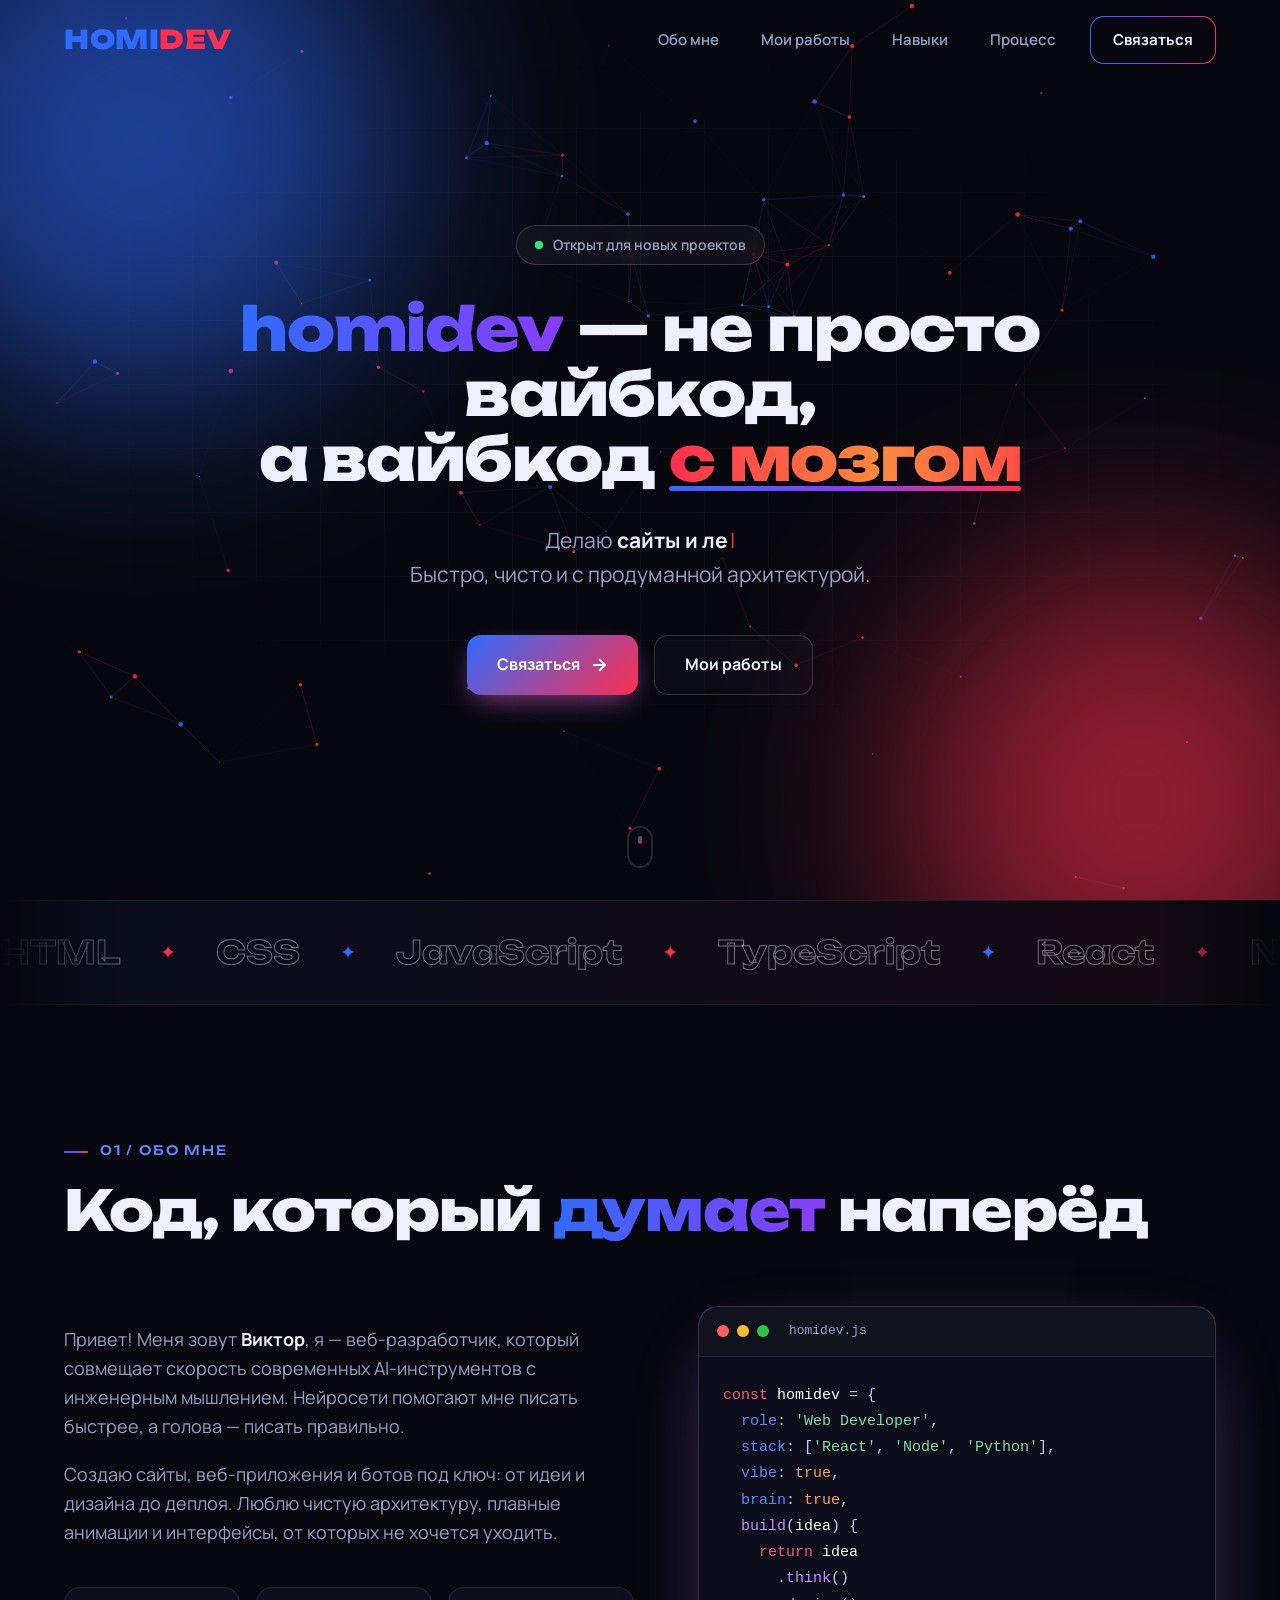
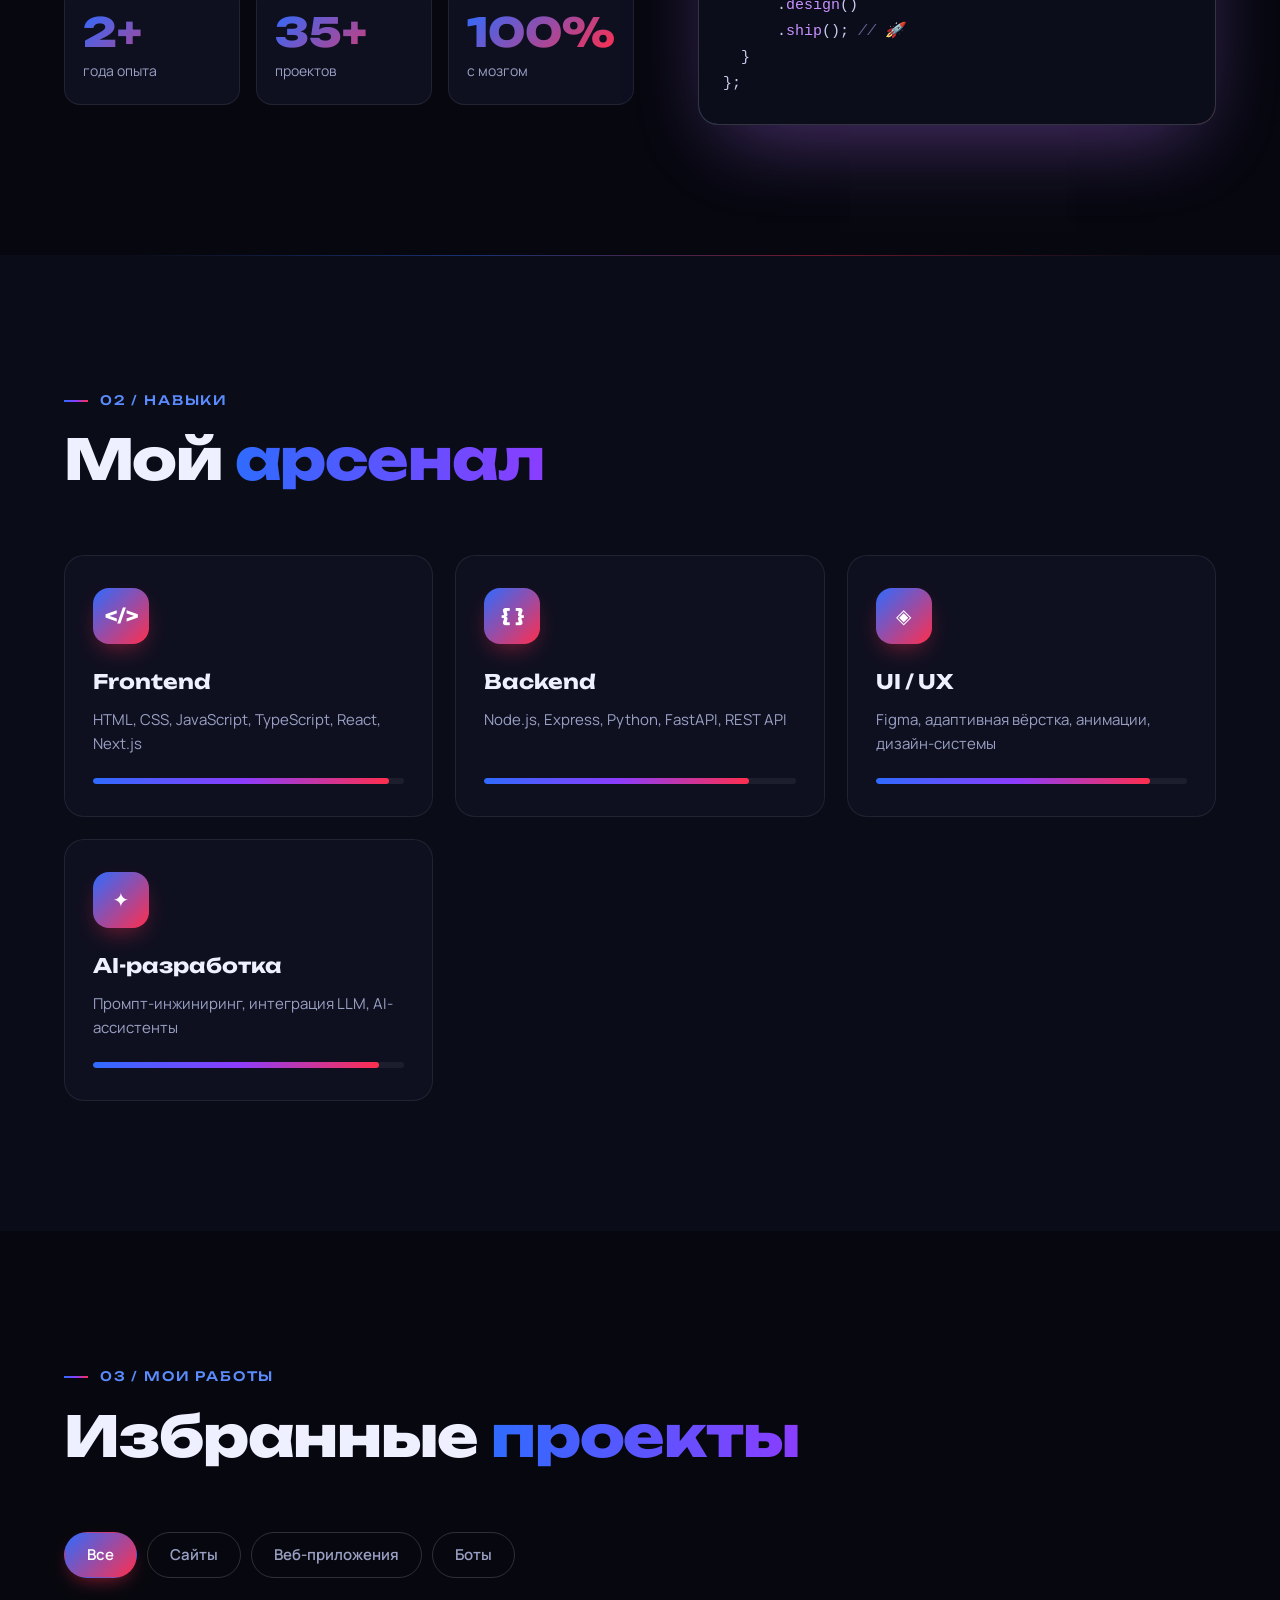
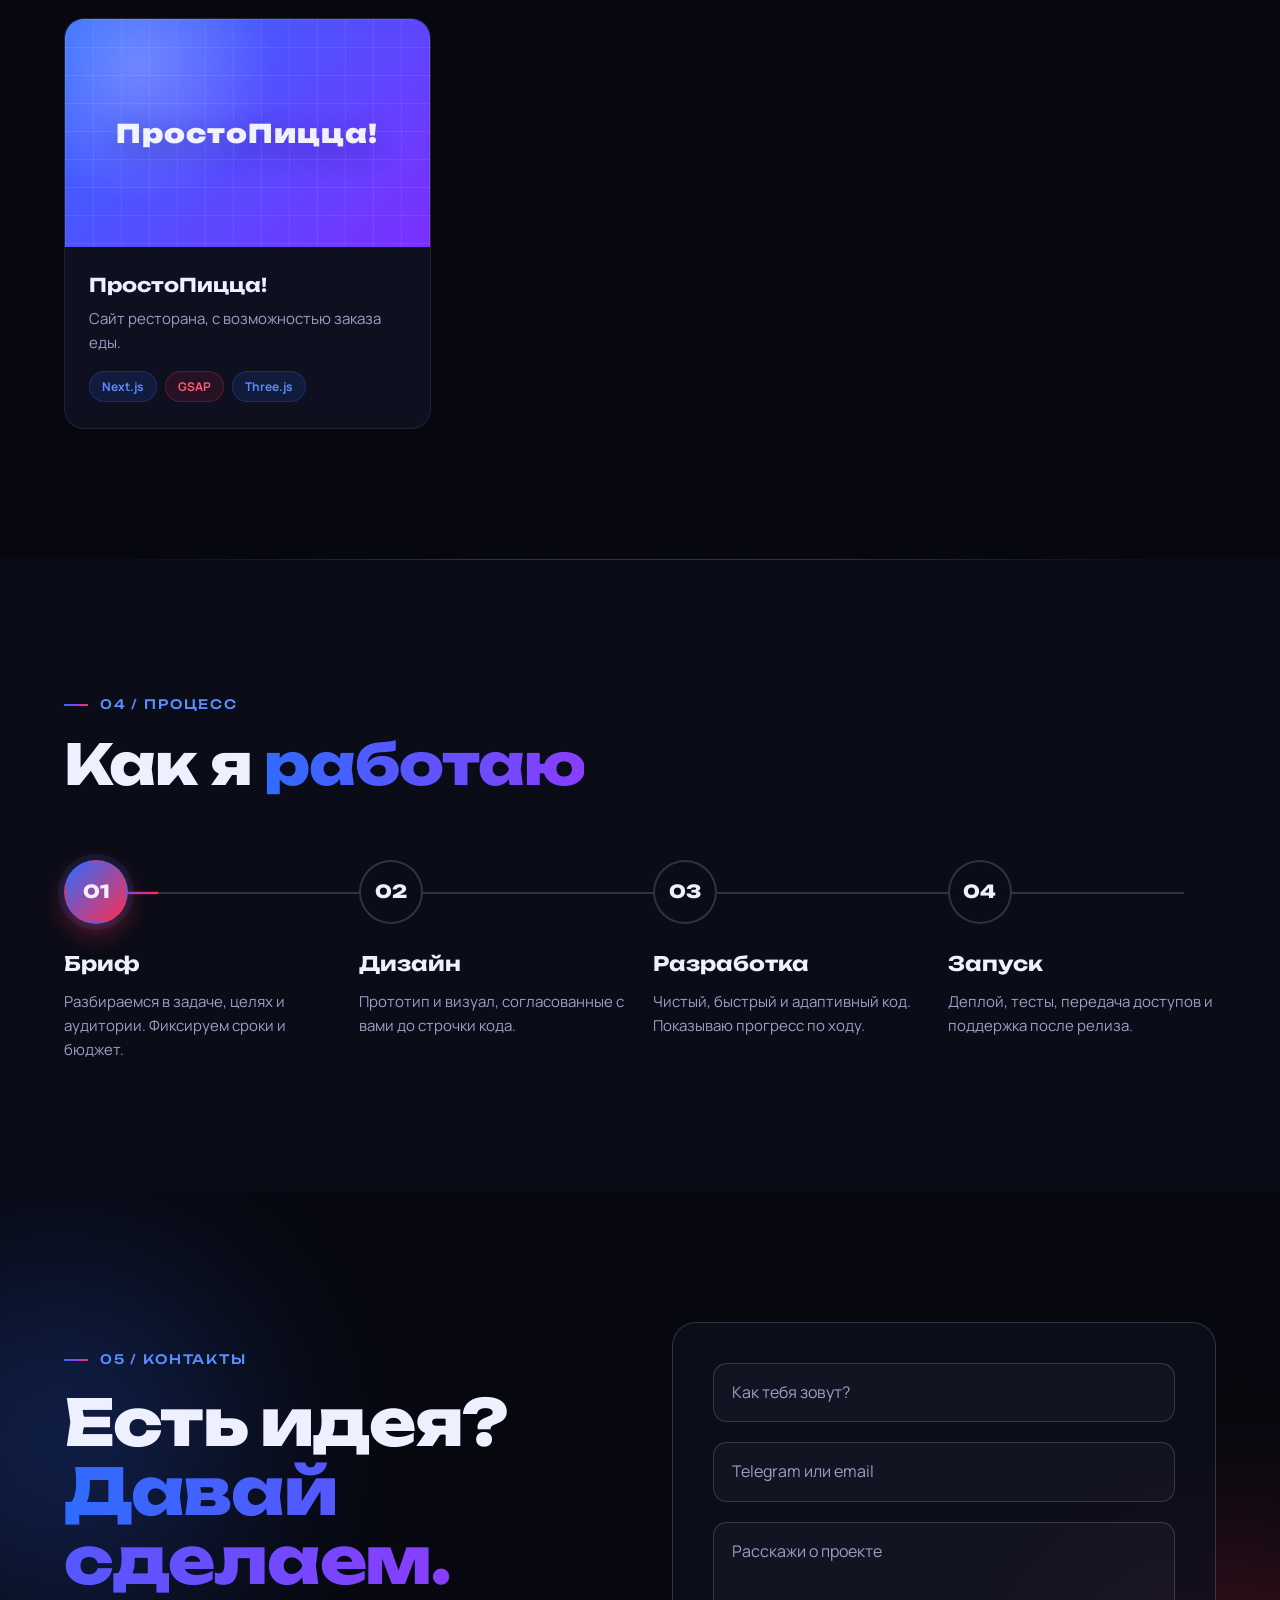
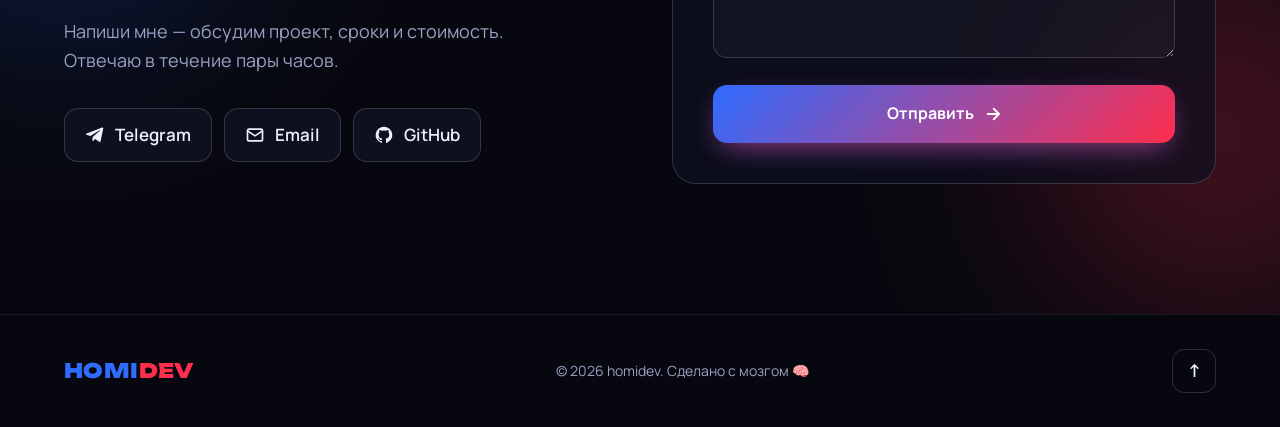
==== commit 9b2bfc3e: "Add files via upload" ====
--- a/index.html
+++ b/index.html
@@ -52,7 +52,7 @@
       <div class="container hero__content">
         <div class="badge hero__anim" style="--d: 0.1s">
           <span class="badge__dot"></span>
-          Открыт для новых проектов
+          <span id="heroBadge"></span>
         </div>
 
         <h1 class="hero__title">
@@ -69,7 +69,7 @@
 
         <p class="hero__subtitle hero__anim" style="--d: 1.3s">
           Делаю <span class="typed" id="typed"></span><span class="caret">|</span><br>
-          Быстро, чисто и с продуманной архитектурой.
+          <span id="heroSubtitle"></span>
         </p>
 
         <div class="hero__actions hero__anim" style="--d: 1.5s">
@@ -88,10 +88,7 @@
 
     <!-- ============ MARQUEE ============ -->
     <div class="marquee" aria-hidden="true">
-      <div class="marquee__track">
-        <span>HTML</span><i>✦</i><span>CSS</span><i>✦</i><span>JavaScript</span><i>✦</i><span>TypeScript</span><i>✦</i><span>React</span><i>✦</i><span>Next.js</span><i>✦</i><span>Node.js</span><i>✦</i><span>Python</span><i>✦</i><span>PostgreSQL</span><i>✦</i><span>Docker</span><i>✦</i><span>Figma</span><i>✦</i>
-        <span>HTML</span><i>✦</i><span>CSS</span><i>✦</i><span>JavaScript</span><i>✦</i><span>TypeScript</span><i>✦</i><span>React</span><i>✦</i><span>Next.js</span><i>✦</i><span>Node.js</span><i>✦</i><span>Python</span><i>✦</i><span>PostgreSQL</span><i>✦</i><span>Docker</span><i>✦</i><span>Figma</span><i>✦</i>
-      </div>
+      <div class="marquee__track" id="marqueeTrack"></div>
     </div>
 
     <!-- ============ ABOUT ============ -->
@@ -104,25 +101,9 @@
 
         <div class="about">
           <div class="about__text reveal">
-            <!-- ЗАМЕНИ: текст о себе -->
-            <p>Привет! Я <strong>homidev</strong> — веб-разработчик, который совмещает скорость современных AI-инструментов с инженерным мышлением. Нейросети помогают мне писать быстрее, а голова — писать правильно.</p>
-            <p>Создаю сайты, веб-приложения и ботов под ключ: от идеи и дизайна до деплоя. Люблю чистую архитектуру, плавные анимации и интерфейсы, от которых не хочется уходить.</p>
-
-            <div class="stats">
-              <!-- ЗАМЕНИ: свои цифры -->
-              <div class="stat">
-                <div class="stat__num"><span class="counter" data-target="3">0</span>+</div>
-                <div class="stat__label">года опыта</div>
-              </div>
-              <div class="stat">
-                <div class="stat__num"><span class="counter" data-target="40">0</span>+</div>
-                <div class="stat__label">проектов</div>
-              </div>
-              <div class="stat">
-                <div class="stat__num"><span class="counter" data-target="100">0</span>%</div>
-                <div class="stat__label">с мозгом</div>
-              </div>
-            </div>
+            <!-- Контент — в js/data.js (правится через admin.html) -->
+            <div id="aboutText"></div>
+            <div class="stats" id="aboutStats"></div>
           </div>
 
           <div class="code-card reveal tilt">
@@ -155,44 +136,7 @@
           <h2 class="section__title">Мой <span class="grad-text">арсенал</span></h2>
         </div>
 
-        <div class="skills">
-          <div class="skill reveal tilt" style="--d: 0s">
-            <div class="skill__icon">&lt;/&gt;</div>
-            <h3>Frontend</h3>
-            <p>HTML, CSS, JavaScript, TypeScript, React, Next.js</p>
-            <div class="skill__bar"><span style="--w: 95%"></span></div>
-          </div>
-          <div class="skill reveal tilt" style="--d: 0.1s">
-            <div class="skill__icon">{ }</div>
-            <h3>Backend</h3>
-            <p>Node.js, Express, Python, FastAPI, REST API</p>
-            <div class="skill__bar"><span style="--w: 85%"></span></div>
-          </div>
-          <div class="skill reveal tilt" style="--d: 0.2s">
-            <div class="skill__icon">◈</div>
-            <h3>UI / UX</h3>
-            <p>Figma, адаптивная вёрстка, анимации, дизайн-системы</p>
-            <div class="skill__bar"><span style="--w: 88%"></span></div>
-          </div>
-          <div class="skill reveal tilt" style="--d: 0.3s">
-            <div class="skill__icon">⛁</div>
-            <h3>Базы данных</h3>
-            <p>PostgreSQL, MongoDB, Redis, Prisma</p>
-            <div class="skill__bar"><span style="--w: 78%"></span></div>
-          </div>
-          <div class="skill reveal tilt" style="--d: 0.4s">
-            <div class="skill__icon">✦</div>
-            <h3>AI-разработка</h3>
-            <p>Промпт-инжиниринг, интеграция LLM, AI-ассистенты</p>
-            <div class="skill__bar"><span style="--w: 92%"></span></div>
-          </div>
-          <div class="skill reveal tilt" style="--d: 0.5s">
-            <div class="skill__icon">⚙</div>
-            <h3>DevOps</h3>
-            <p>Git, Docker, CI/CD, деплой на VPS и Vercel</p>
-            <div class="skill__bar"><span style="--w: 75%"></span></div>
-          </div>
-        </div>
+        <div class="skills" id="skillsList"></div>
       </div>
     </section>
 
@@ -211,98 +155,7 @@
           <button class="filter" data-filter="bot">Боты</button>
         </div>
 
-        <!-- ЗАМЕНИ: свои проекты, ссылки на демо и код -->
-        <div class="works">
-          <article class="work reveal tilt" data-cat="web">
-            <div class="work__preview" style="--a: #2f6bff; --b: #7b2fff">
-              <span class="work__glyph">NOVA</span>
-              <div class="work__overlay">
-                <a href="#" class="btn btn--small btn--primary">Демо</a>
-                <a href="#" class="btn btn--small btn--ghost">Код</a>
-              </div>
-            </div>
-            <div class="work__info">
-              <h3>Nova Studio</h3>
-              <p>Лендинг креативного агентства с 3D-анимациями</p>
-              <div class="tags"><span>Next.js</span><span>GSAP</span><span>Three.js</span></div>
-            </div>
-          </article>
-
-          <article class="work reveal tilt" data-cat="app">
-            <div class="work__preview" style="--a: #ff2e4d; --b: #ff8a3d">
-              <span class="work__glyph">TASKLY</span>
-              <div class="work__overlay">
-                <a href="#" class="btn btn--small btn--primary">Демо</a>
-                <a href="#" class="btn btn--small btn--ghost">Код</a>
-              </div>
-            </div>
-            <div class="work__info">
-              <h3>Taskly</h3>
-              <p>Канбан-трекер задач с real-time синхронизацией</p>
-              <div class="tags"><span>React</span><span>Node.js</span><span>Socket.io</span></div>
-            </div>
-          </article>
-
-          <article class="work reveal tilt" data-cat="bot">
-            <div class="work__preview" style="--a: #2f6bff; --b: #00c2ff">
-              <span class="work__glyph">BOT</span>
-              <div class="work__overlay">
-                <a href="#" class="btn btn--small btn--primary">Демо</a>
-                <a href="#" class="btn btn--small btn--ghost">Код</a>
-              </div>
-            </div>
-            <div class="work__info">
-              <h3>ShopBot</h3>
-              <p>Telegram-бот магазина с оплатой и админкой</p>
-              <div class="tags"><span>Python</span><span>aiogram</span><span>PostgreSQL</span></div>
-            </div>
-          </article>
-
-          <article class="work reveal tilt" data-cat="app">
-            <div class="work__preview" style="--a: #7b2fff; --b: #ff2e4d">
-              <span class="work__glyph">DASH</span>
-              <div class="work__overlay">
-                <a href="#" class="btn btn--small btn--primary">Демо</a>
-                <a href="#" class="btn btn--small btn--ghost">Код</a>
-              </div>
-            </div>
-            <div class="work__info">
-              <h3>FinDash</h3>
-              <p>Дашборд личных финансов с графиками и аналитикой</p>
-              <div class="tags"><span>TypeScript</span><span>Chart.js</span><span>FastAPI</span></div>
-            </div>
-          </article>
-
-          <article class="work reveal tilt" data-cat="web">
-            <div class="work__preview" style="--a: #ff2e4d; --b: #2f6bff">
-              <span class="work__glyph">BURGR</span>
-              <div class="work__overlay">
-                <a href="#" class="btn btn--small btn--primary">Демо</a>
-                <a href="#" class="btn btn--small btn--ghost">Код</a>
-              </div>
-            </div>
-            <div class="work__info">
-              <h3>Burgr House</h3>
-              <p>Сайт ресторана с онлайн-меню и бронированием</p>
-              <div class="tags"><span>HTML</span><span>SCSS</span><span>JS</span></div>
-            </div>
-          </article>
-
-          <article class="work reveal tilt" data-cat="bot">
-            <div class="work__preview" style="--a: #ff5c73; --b: #7b2fff">
-              <span class="work__glyph">AI</span>
-              <div class="work__overlay">
-                <a href="#" class="btn btn--small btn--primary">Демо</a>
-                <a href="#" class="btn btn--small btn--ghost">Код</a>
-              </div>
-            </div>
-            <div class="work__info">
-              <h3>MindHelper</h3>
-              <p>AI-ассистент поддержки на базе LLM для бизнеса</p>
-              <div class="tags"><span>Node.js</span><span>LLM API</span><span>Redis</span></div>
-            </div>
-          </article>
-        </div>
+        <div class="works" id="worksList"></div>
       </div>
     </section>
 
@@ -316,26 +169,6 @@
 
         <div class="timeline" id="timeline">
           <div class="timeline__line"><span id="timelineFill"></span></div>
-          <div class="step reveal">
-            <div class="step__num">01</div>
-            <h3>Бриф</h3>
-            <p>Разбираемся в задаче, целях и аудитории. Фиксируем сроки и бюджет.</p>
-          </div>
-          <div class="step reveal">
-            <div class="step__num">02</div>
-            <h3>Дизайн</h3>
-            <p>Прототип и визуал, согласованные с вами до строчки кода.</p>
-          </div>
-          <div class="step reveal">
-            <div class="step__num">03</div>
-            <h3>Разработка</h3>
-            <p>Чистый, быстрый и адаптивный код. Показываю прогресс по ходу.</p>
-          </div>
-          <div class="step reveal">
-            <div class="step__num">04</div>
-            <h3>Запуск</h3>
-            <p>Деплой, тесты, передача доступов и поддержка после релиза.</p>
-          </div>
         </div>
       </div>
     </section>
@@ -349,19 +182,18 @@
           <div class="reveal">
             <span class="section__tag">05 / Контакты</span>
             <h2 class="contact__title">Есть идея?<br><span class="grad-text">Давай сделаем.</span></h2>
-            <p class="contact__text">Напиши мне — обсудим проект, сроки и стоимость. Отвечаю в течение пары часов.</p>
-
-            <!-- ЗАМЕНИ: свои ссылки -->
+            <p class="contact__text" id="contactText"></p>
+
             <div class="socials">
-              <a href="https://t.me/homidev" target="_blank" rel="noopener" class="social">
+              <a href="#" id="linkTelegram" target="_blank" rel="noopener" class="social">
                 <svg viewBox="0 0 24 24" width="20" height="20" fill="currentColor"><path d="M21.9 4.3 18.7 19.4c-.2 1-.9 1.3-1.7.8l-4.8-3.5-2.3 2.2c-.3.3-.5.5-1 .5l.3-4.9 8.9-8c.4-.3-.1-.5-.6-.2L6.5 13.2l-4.7-1.5c-1-.3-1-1 .2-1.5L20.5 3c.9-.3 1.6.2 1.4 1.3Z"/></svg>
                 Telegram
               </a>
-              <a href="mailto:hello@homidev.ru" class="social">
+              <a href="#" id="linkEmail" class="social">
                 <svg viewBox="0 0 24 24" width="20" height="20" fill="none" stroke="currentColor" stroke-width="2"><rect x="3" y="5" width="18" height="14" rx="2"/><path d="m3 7 9 6 9-6"/></svg>
                 Email
               </a>
-              <a href="https://github.com/homidev" target="_blank" rel="noopener" class="social">
+              <a href="#" id="linkGithub" target="_blank" rel="noopener" class="social">
                 <svg viewBox="0 0 24 24" width="20" height="20" fill="currentColor"><path d="M12 2a10 10 0 0 0-3.2 19.5c.5.1.7-.2.7-.5v-1.7c-2.8.6-3.4-1.3-3.4-1.3-.4-1.2-1.1-1.5-1.1-1.5-.9-.6.1-.6.1-.6 1 .1 1.5 1 1.5 1 .9 1.5 2.3 1.1 2.9.8.1-.6.3-1.1.6-1.3-2.2-.3-4.6-1.1-4.6-5 0-1.1.4-2 1-2.7-.1-.3-.4-1.3.1-2.7 0 0 .8-.3 2.8 1a9.6 9.6 0 0 1 5 0c1.9-1.3 2.8-1 2.8-1 .5 1.4.2 2.4.1 2.7.6.7 1 1.6 1 2.7 0 3.9-2.3 4.7-4.6 5 .4.3.7.9.7 1.9V21c0 .3.2.6.7.5A10 10 0 0 0 12 2Z"/></svg>
                 GitHub
               </a>
@@ -395,11 +227,13 @@
   <footer class="footer">
     <div class="container footer__inner">
       <a href="#home" class="logo logo--small"><span class="logo__homi">HOMI</span><span class="logo__dev">DEV</span></a>
-      <p>© 2026 homidev. Сделано с мозгом 🧠</p>
+      <p>© 2026 homidev. Сделано с мозгом <span id="brain">🧠</span></p>
       <a href="#home" class="to-top" aria-label="Наверх">↑</a>
     </div>
   </footer>
 
+  <script src="js/data.js"></script>
+  <script src="js/render.js"></script>
   <script src="js/main.js"></script>
 </body>
 </html>
--- a/css/style.css
+++ b/css/style.css
@@ -44,6 +44,7 @@
 }
 
 a { color: inherit; text-decoration: none; }
+[hidden] { display: none !important; }
 button { font: inherit; color: inherit; background: none; border: none; cursor: pointer; }
 img, svg { display: block; }
 
@@ -545,8 +546,12 @@
     linear-gradient(90deg, rgba(255, 255, 255, 0.08) 1px, transparent 1px);
   background-size: 28px 28px;
 }
+.work__preview { container-type: inline-size; }
 .work__glyph {
-  position: relative; font-family: var(--font-head); font-weight: 900; font-size: clamp(28px, 3.4vw, 44px);
+  /* размер подстраивается под длину надписи (--len задаётся в render.js), чтобы текст влезал в карточку */
+  position: relative; font-family: var(--font-head); font-weight: 900;
+  font-size: min(44px, calc(78cqw / (var(--len, 5) * 0.92)));
+  max-width: 90%; text-align: center; line-height: 1.1; overflow-wrap: anywhere;
   color: rgba(255, 255, 255, 0.92); letter-spacing: 0.04em;
   text-shadow: 0 8px 30px rgba(0, 0, 0, 0.3);
   transition: transform 0.6s var(--ease);
